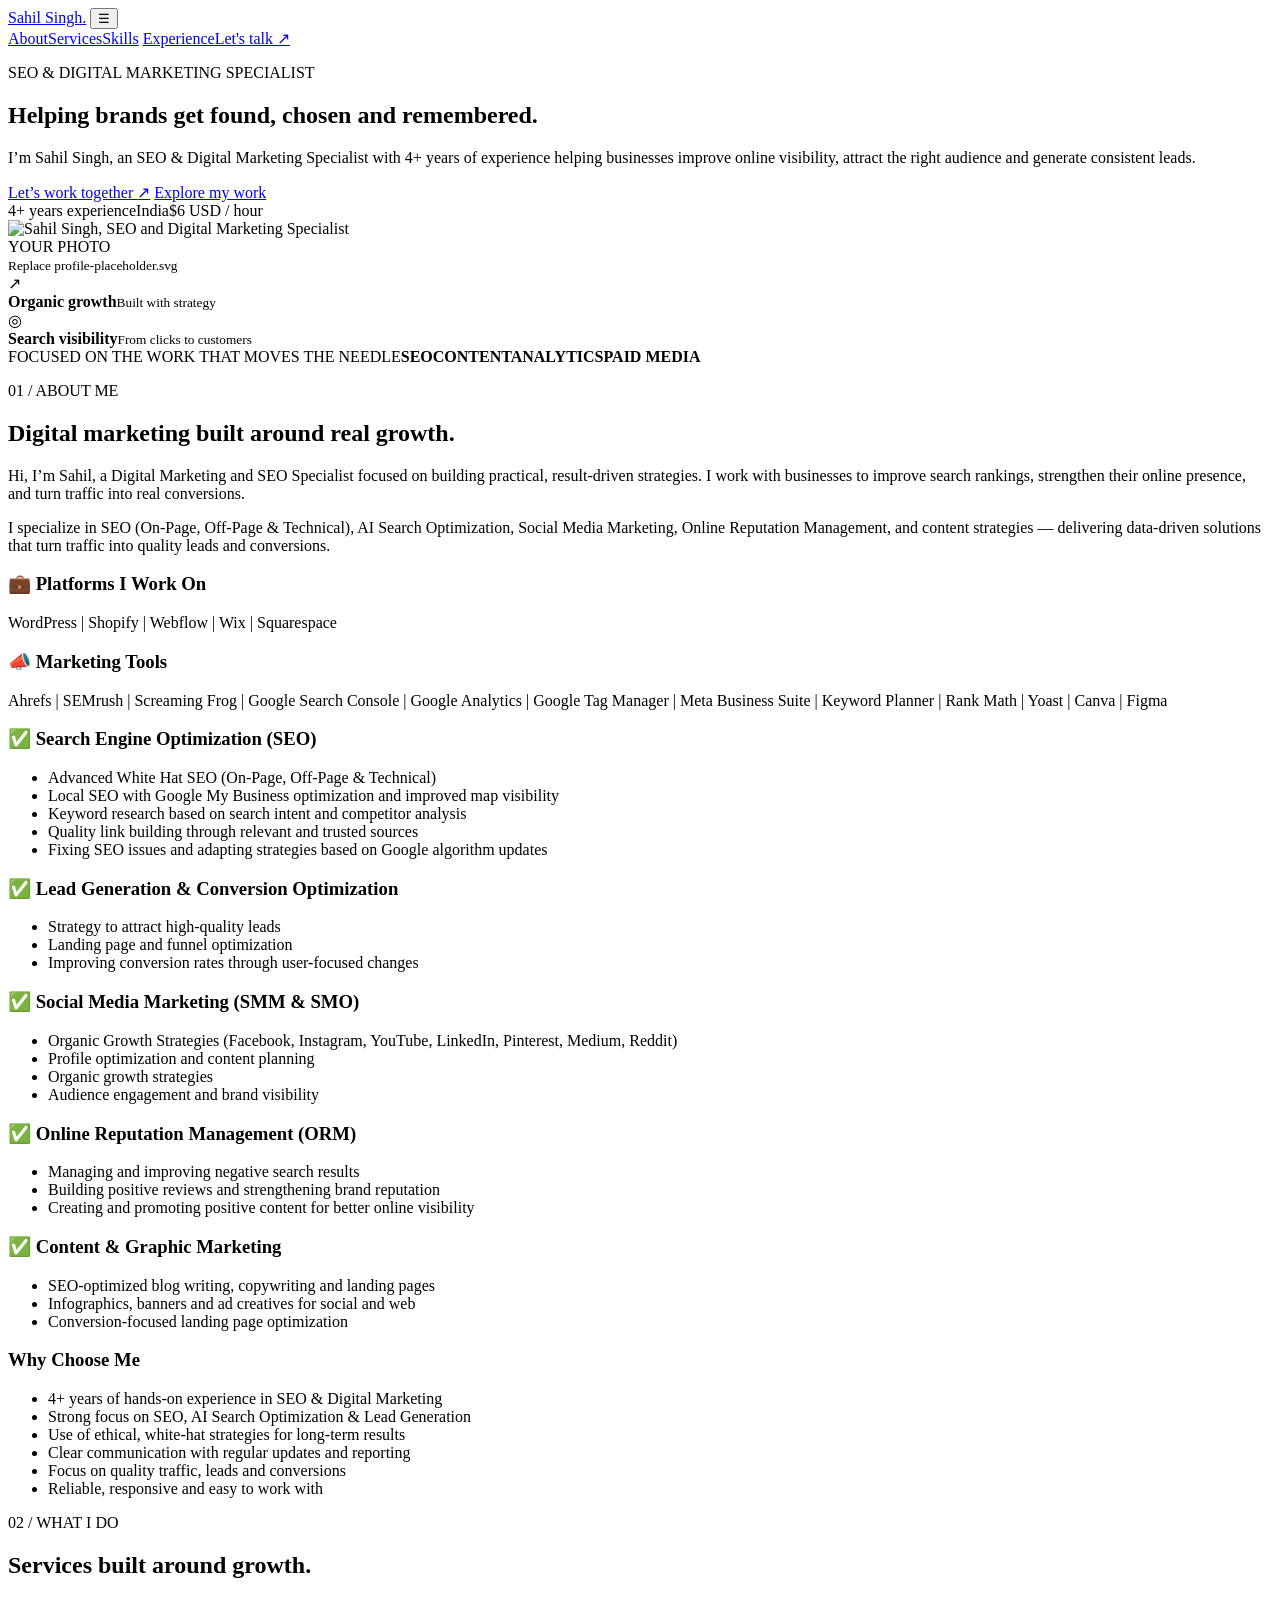
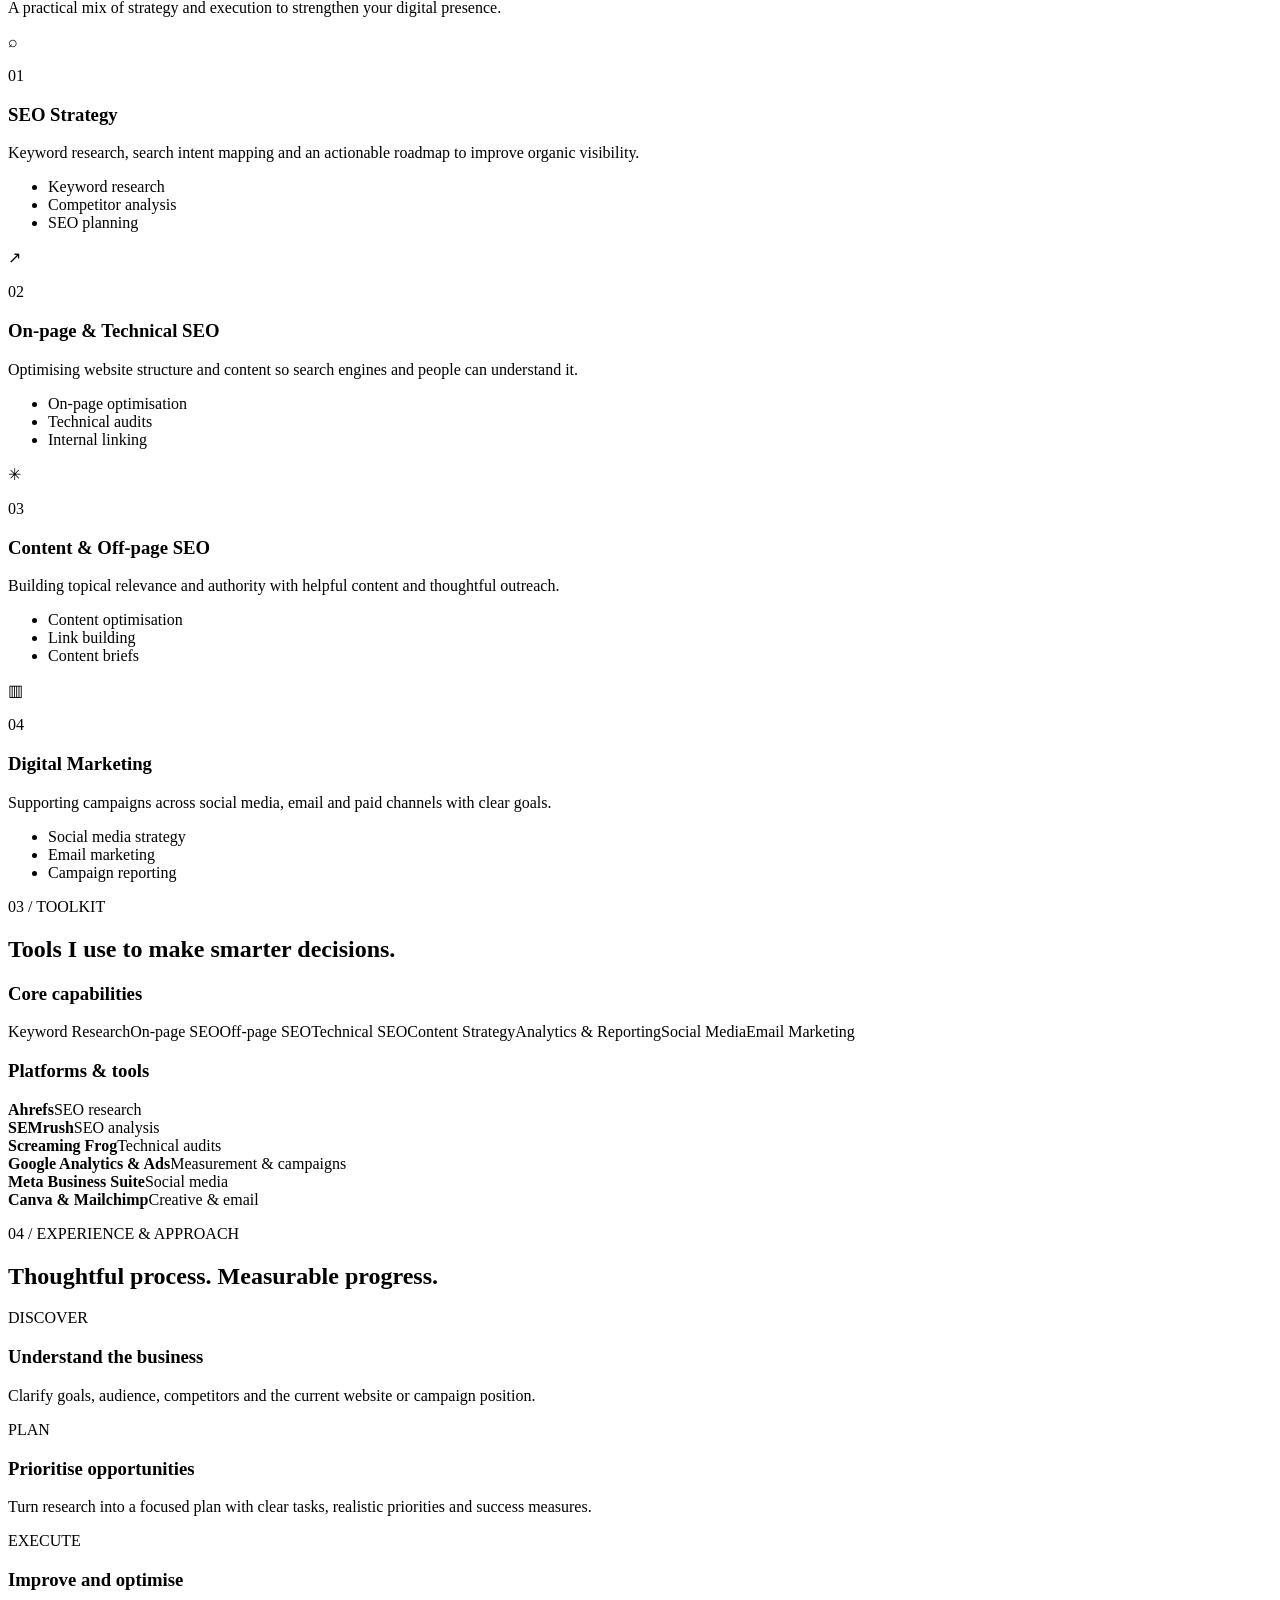
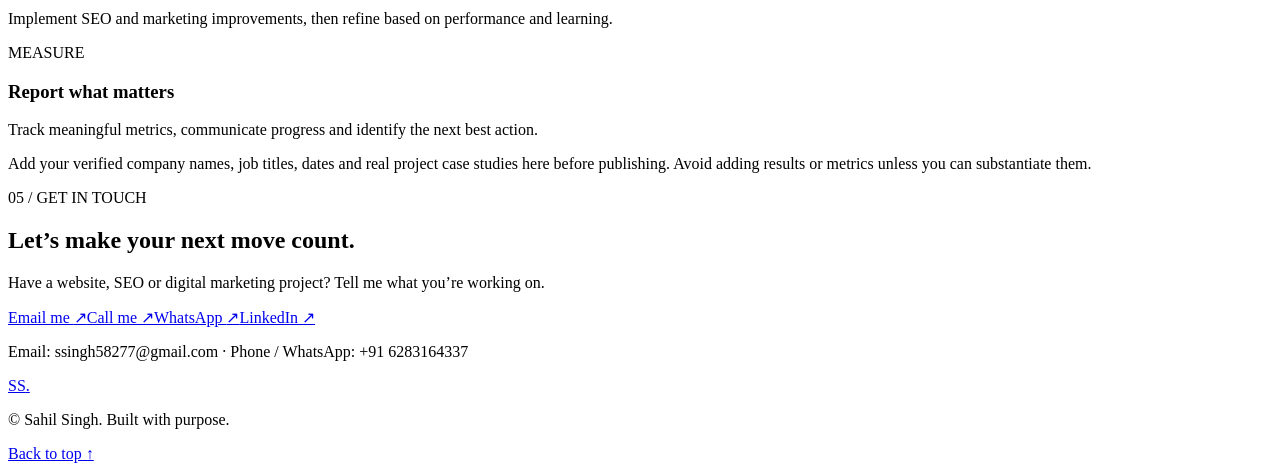
==== index.html @ 9d82d844 "Rename ..index.html to index.html" ====
<!DOCTYPE html>
<html lang="en">
<head>
  <meta charset="UTF-8">
  <meta name="viewport" content="width=device-width, initial-scale=1.0">
  <meta name="description" content="Sahil Singh is an SEO and Digital Marketing Specialist with 4+ years of experience in technical SEO, on-page SEO, off-page SEO, content and lead generation.">
  <meta name="theme-color" content="#0b1020">
  <title>Sahil Singh | SEO Expert & Digital Marketing Specialist</title>
  <link rel="preconnect" href="https://fonts.googleapis.com">
  <link rel="preconnect" href="https://fonts.gstatic.com" crossorigin>
  <link href="https://fonts.googleapis.com/css2?family=DM+Sans:wght@400;500;600;700&family=Space+Grotesk:wght@500;600;700&display=swap" rel="stylesheet">
  <link rel="stylesheet" href="style.css">
</head>
<body>
  <header class="site-header">
    <nav class="nav container" aria-label="Main navigation">
      <a class="brand" href="#home">Sahil Singh<span>.</span></a>
      <button class="menu-toggle" id="menuToggle" aria-label="Open navigation" aria-expanded="false">☰</button>
      <div class="nav-links" id="navLinks">
        <a href="#about">About</a><a href="#services">Services</a><a href="#skills">Skills</a>
        <a href="#work">Experience</a><a href="#contact" class="nav-cta">Let's talk <span>↗</span></a>
      </div>
    </nav>
  </header>

  <main>
    <section class="hero container" id="home">
      <div class="hero-copy">
        <p class="eyebrow"><span class="status-dot"></span> SEO & DIGITAL MARKETING SPECIALIST</p>
        <h1>Helping brands get found, <span>chosen</span> and remembered.</h1>
        <p class="hero-text">I’m Sahil Singh, an SEO & Digital Marketing Specialist with 4+ years of experience helping businesses improve online visibility, attract the right audience and generate consistent leads.</p>
        <div class="hero-actions">
          <a class="button button-primary" href="#contact">Let’s work together <span>↗</span></a>
          <a class="button button-ghost" href="#work">Explore my work</a>
        </div>
        <div class="hero-meta"><span>4+ years experience</span><i></i><span>India</span><i></i><span>$6 USD / hour</span></div>
      </div>
      <div class="hero-visual">
        <div class="orbit orbit-one"></div><div class="orbit orbit-two"></div>
        <div class="profile-frame">
          <img src="assets/Sahil.jpeg" alt="Sahil Singh, SEO and Digital Marketing Specialist">
          <div class="photo-note">YOUR PHOTO<br><small>Replace profile-placeholder.svg</small></div>
        </div>
        <div class="float-card card-top"><span class="mini-icon">↗</span><div><strong>Organic growth</strong><small>Built with strategy</small></div></div>
        <div class="float-card card-bottom"><span class="mini-icon">◎</span><div><strong>Search visibility</strong><small>From clicks to customers</small></div></div>
      </div>
    </section>

    <section class="trust-strip"><div class="container trust-inner"><span>FOCUSED ON THE WORK THAT MOVES THE NEEDLE</span><b>SEO</b><b>CONTENT</b><b>ANALYTICS</b><b>PAID MEDIA</b></div></section>

    <section class="section container" id="about">
      <div class="section-heading"><p class="eyebrow">01 / ABOUT ME</p><h2>Digital marketing built around <span>real growth.</span></h2></div>
      <div class="profile-content">
        <p class="about-lead">Hi, I’m Sahil, a Digital Marketing and SEO Specialist focused on building practical, result-driven strategies. I work with businesses to improve search rankings, strengthen their online presence, and turn traffic into real conversions.</p>
        <p>I specialize in SEO (On-Page, Off-Page & Technical), AI Search Optimization, Social Media Marketing, Online Reputation Management, and content strategies — delivering data-driven solutions that turn traffic into quality leads and conversions.</p>
        <div class="profile-block">
          <h3>💼 Platforms I Work On</h3>
          <p>WordPress | Shopify | Webflow | Wix | Squarespace</p>
        </div>
        <div class="profile-block">
          <h3>📣 Marketing Tools</h3>
          <p>Ahrefs | SEMrush | Screaming Frog | Google Search Console | Google Analytics | Google Tag Manager | Meta Business Suite | Keyword Planner | Rank Math | Yoast | Canva | Figma</p>
        </div>
        <div class="profile-block">
          <h3>✅ Search Engine Optimization (SEO)</h3>
          <ul>
            <li>Advanced White Hat SEO (On-Page, Off-Page & Technical)</li>
            <li>Local SEO with Google My Business optimization and improved map visibility</li>
            <li>Keyword research based on search intent and competitor analysis</li>
            <li>Quality link building through relevant and trusted sources</li>
            <li>Fixing SEO issues and adapting strategies based on Google algorithm updates</li>
          </ul>
        </div>
        <div class="profile-block">
          <h3>✅ Lead Generation & Conversion Optimization</h3>
          <ul>
            <li>Strategy to attract high-quality leads</li>
            <li>Landing page and funnel optimization</li>
            <li>Improving conversion rates through user-focused changes</li>
          </ul>
        </div>
        <div class="profile-block">
          <h3>✅ Social Media Marketing (SMM & SMO)</h3>
          <ul>
            <li>Organic Growth Strategies (Facebook, Instagram, YouTube, LinkedIn, Pinterest, Medium, Reddit)</li>
            <li>Profile optimization and content planning</li>
            <li>Organic growth strategies</li>
            <li>Audience engagement and brand visibility</li>
          </ul>
        </div>
        <div class="profile-block">
          <h3>✅ Online Reputation Management (ORM)</h3>
          <ul>
            <li>Managing and improving negative search results</li>
            <li>Building positive reviews and strengthening brand reputation</li>
            <li>Creating and promoting positive content for better online visibility</li>
          </ul>
        </div>
        <div class="profile-block">
          <h3>✅ Content & Graphic Marketing</h3>
          <ul>
            <li>SEO-optimized blog writing, copywriting and landing pages</li>
            <li>Infographics, banners and ad creatives for social and web</li>
            <li>Conversion-focused landing page optimization</li>
          </ul>
        </div>
        <div class="profile-block why-me">
          <h3>Why Choose Me</h3>
          <ul>
            <li>4+ years of hands-on experience in SEO & Digital Marketing</li>
            <li>Strong focus on SEO, AI Search Optimization & Lead Generation</li>
            <li>Use of ethical, white-hat strategies for long-term results</li>
            <li>Clear communication with regular updates and reporting</li>
            <li>Focus on quality traffic, leads and conversions</li>
            <li>Reliable, responsive and easy to work with</li>
          </ul>
        </div>
      </div>
    </section>

    <section class="section section-tint" id="services">
      <div class="container">
        <div class="section-heading"><p class="eyebrow">02 / WHAT I DO</p><h2>Services built around <span>growth.</span></h2><p class="section-intro">A practical mix of strategy and execution to strengthen your digital presence.</p></div>
        <div class="service-grid">
          <article class="service-card"><div class="service-icon">⌕</div><p class="card-index">01</p><h3>SEO Strategy</h3><p>Keyword research, search intent mapping and an actionable roadmap to improve organic visibility.</p><ul><li>Keyword research</li><li>Competitor analysis</li><li>SEO planning</li></ul></article>
          <article class="service-card"><div class="service-icon">↗</div><p class="card-index">02</p><h3>On-page & Technical SEO</h3><p>Optimising website structure and content so search engines and people can understand it.</p><ul><li>On-page optimisation</li><li>Technical audits</li><li>Internal linking</li></ul></article>
          <article class="service-card"><div class="service-icon">✳</div><p class="card-index">03</p><h3>Content & Off-page SEO</h3><p>Building topical relevance and authority with helpful content and thoughtful outreach.</p><ul><li>Content optimisation</li><li>Link building</li><li>Content briefs</li></ul></article>
          <article class="service-card"><div class="service-icon">▥</div><p class="card-index">04</p><h3>Digital Marketing</h3><p>Supporting campaigns across social media, email and paid channels with clear goals.</p><ul><li>Social media strategy</li><li>Email marketing</li><li>Campaign reporting</li></ul></article>
        </div>
      </div>
    </section>

    <section class="section container" id="skills">
      <div class="section-heading"><p class="eyebrow">03 / TOOLKIT</p><h2>Tools I use to make <span>smarter decisions.</span></h2></div>
      <div class="skills-layout">
        <div><h3>Core capabilities</h3><div class="skill-pills"><span>Keyword Research</span><span>On-page SEO</span><span>Off-page SEO</span><span>Technical SEO</span><span>Content Strategy</span><span>Analytics & Reporting</span><span>Social Media</span><span>Email Marketing</span></div></div>
        <div><h3>Platforms & tools</h3><div class="tool-list"><div><b>Ahrefs</b><span>SEO research</span></div><div><b>SEMrush</b><span>SEO analysis</span></div><div><b>Screaming Frog</b><span>Technical audits</span></div><div><b>Google Analytics & Ads</b><span>Measurement & campaigns</span></div><div><b>Meta Business Suite</b><span>Social media</span></div><div><b>Canva & Mailchimp</b><span>Creative & email</span></div></div></div>
      </div>
    </section>

    <section class="section section-tint" id="work">
      <div class="container">
        <div class="section-heading"><p class="eyebrow">04 / EXPERIENCE & APPROACH</p><h2>Thoughtful process. <span>Measurable progress.</span></h2></div>
        <div class="timeline">
          <div class="timeline-item"><span class="timeline-dot"></span><p class="timeline-label">DISCOVER</p><div><h3>Understand the business</h3><p>Clarify goals, audience, competitors and the current website or campaign position.</p></div></div>
          <div class="timeline-item"><span class="timeline-dot"></span><p class="timeline-label">PLAN</p><div><h3>Prioritise opportunities</h3><p>Turn research into a focused plan with clear tasks, realistic priorities and success measures.</p></div></div>
          <div class="timeline-item"><span class="timeline-dot"></span><p class="timeline-label">EXECUTE</p><div><h3>Improve and optimise</h3><p>Implement SEO and marketing improvements, then refine based on performance and learning.</p></div></div>
          <div class="timeline-item"><span class="timeline-dot"></span><p class="timeline-label">MEASURE</p><div><h3>Report what matters</h3><p>Track meaningful metrics, communicate progress and identify the next best action.</p></div></div>
        </div>
        <p class="notice">Add your verified company names, job titles, dates and real project case studies here before publishing. Avoid adding results or metrics unless you can substantiate them.</p>
      </div>
    </section>

    <section class="contact-section container" id="contact">
      <p class="eyebrow">05 / GET IN TOUCH</p><h2>Let’s make your next move <span>count.</span></h2>
      <p>Have a website, SEO or digital marketing project? Tell me what you’re working on.</p>
      <div class="contact-actions"><a class="button button-primary" href="mailto:ssingh58277@gmail.com">Email me <span>↗</span></a><a class="button button-ghost" href="tel:+916283164337">Call me <span>↗</span></a><a class="button button-ghost" href="https://wa.me/916283164337" target="_blank" rel="noreferrer">WhatsApp <span>↗</span></a><a class="button button-ghost" href="https://www.linkedin.com/in/sahil-singh-b0086a233" target="_blank" rel="noreferrer">LinkedIn <span>↗</span></a></div>
      <p class="contact-note">Email: ssingh58277@gmail.com · Phone / WhatsApp: +91 6283164337</p>
    </section>
  </main>
  <footer><div class="container footer-inner"><a class="brand" href="#home">SS<span>.</span></a><p>© <span id="year"></span> Sahil Singh. Built with purpose.</p><a href="#home">Back to top ↑</a></div></footer>
  <script src="script.js"></script>
</body>
</html>
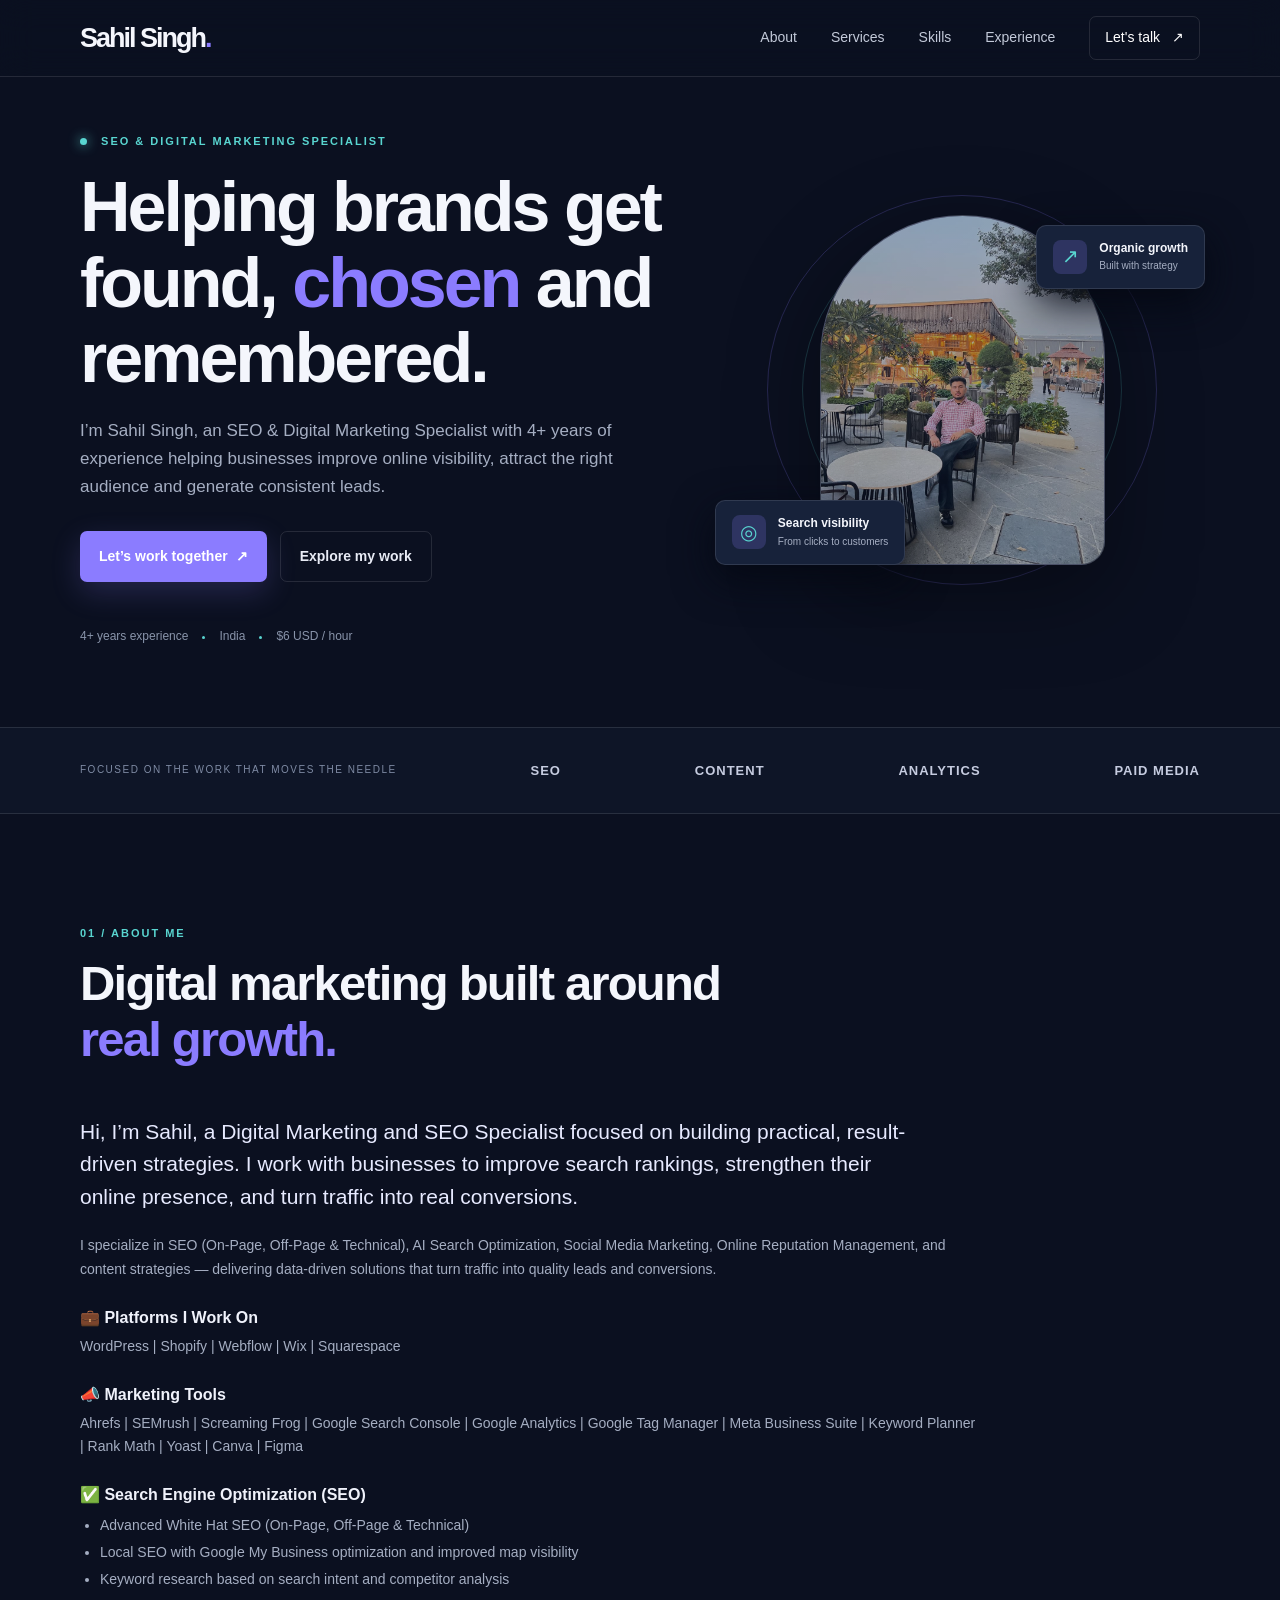
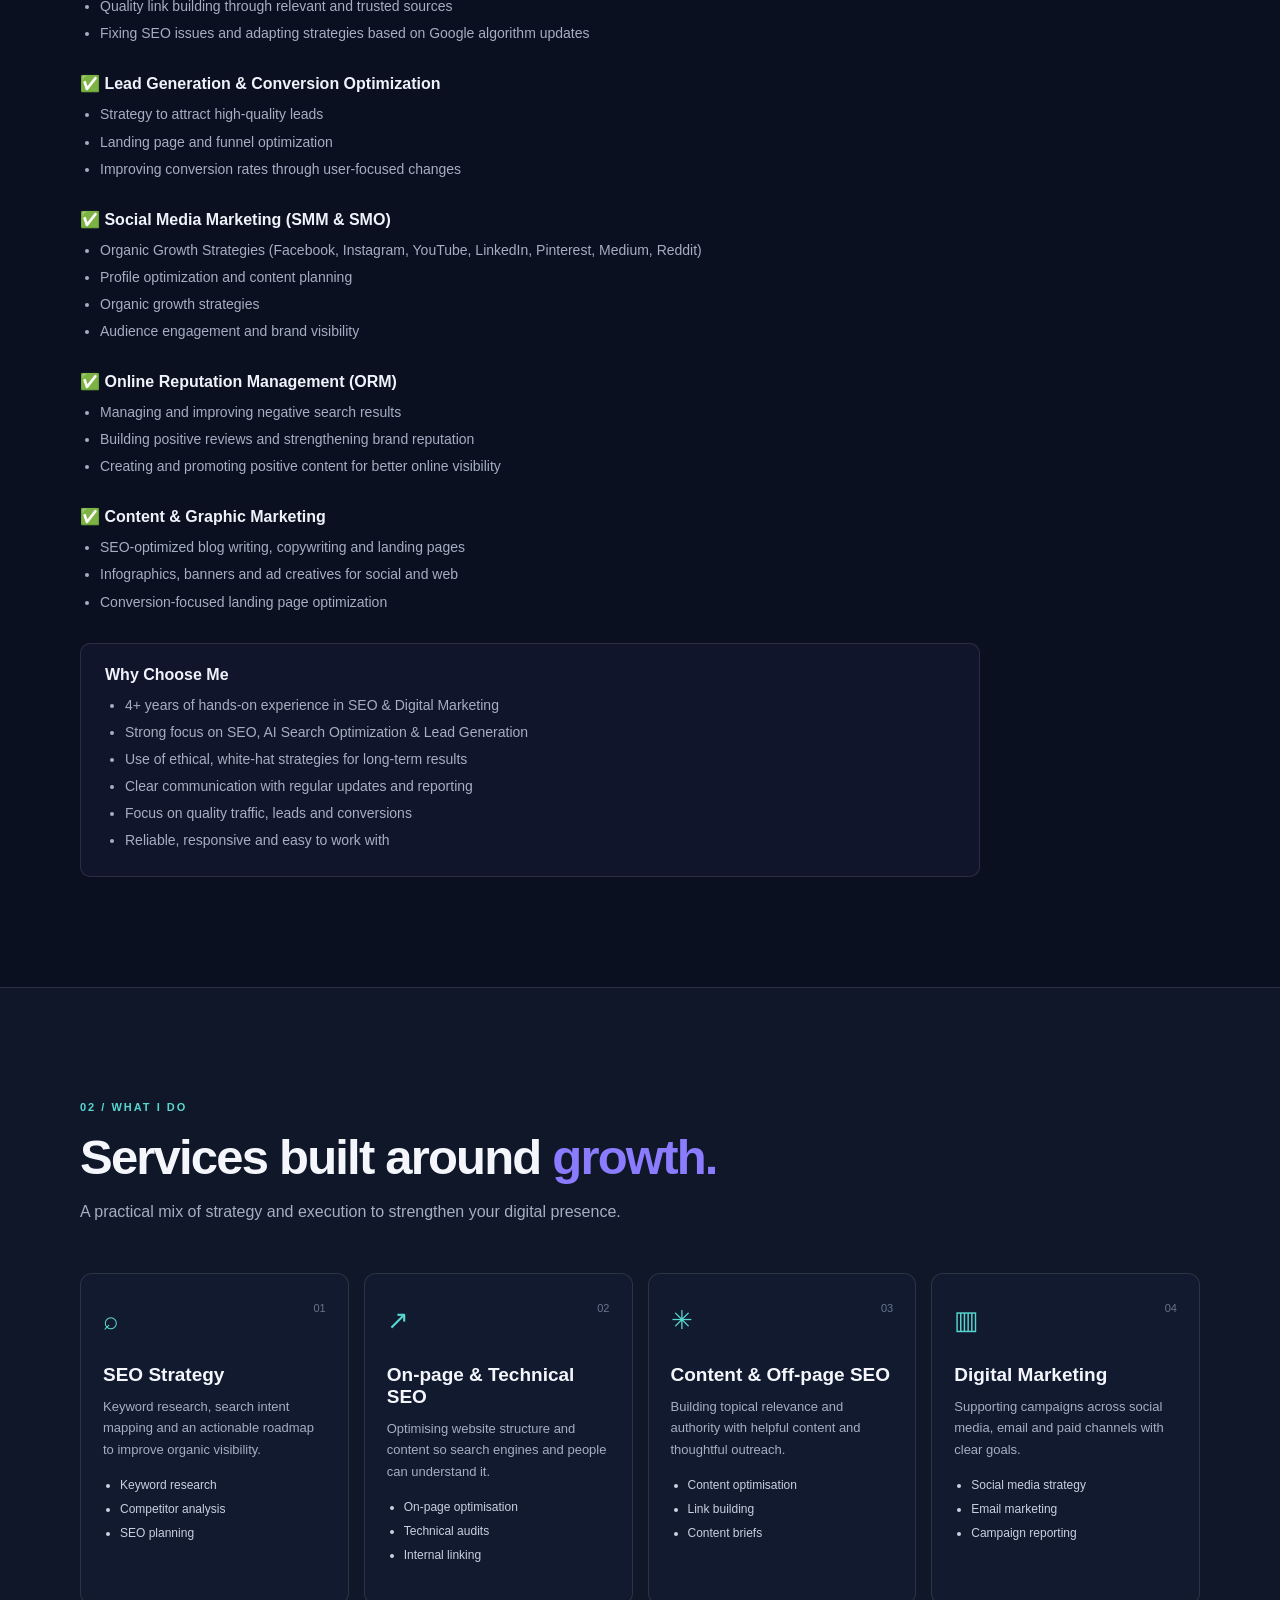
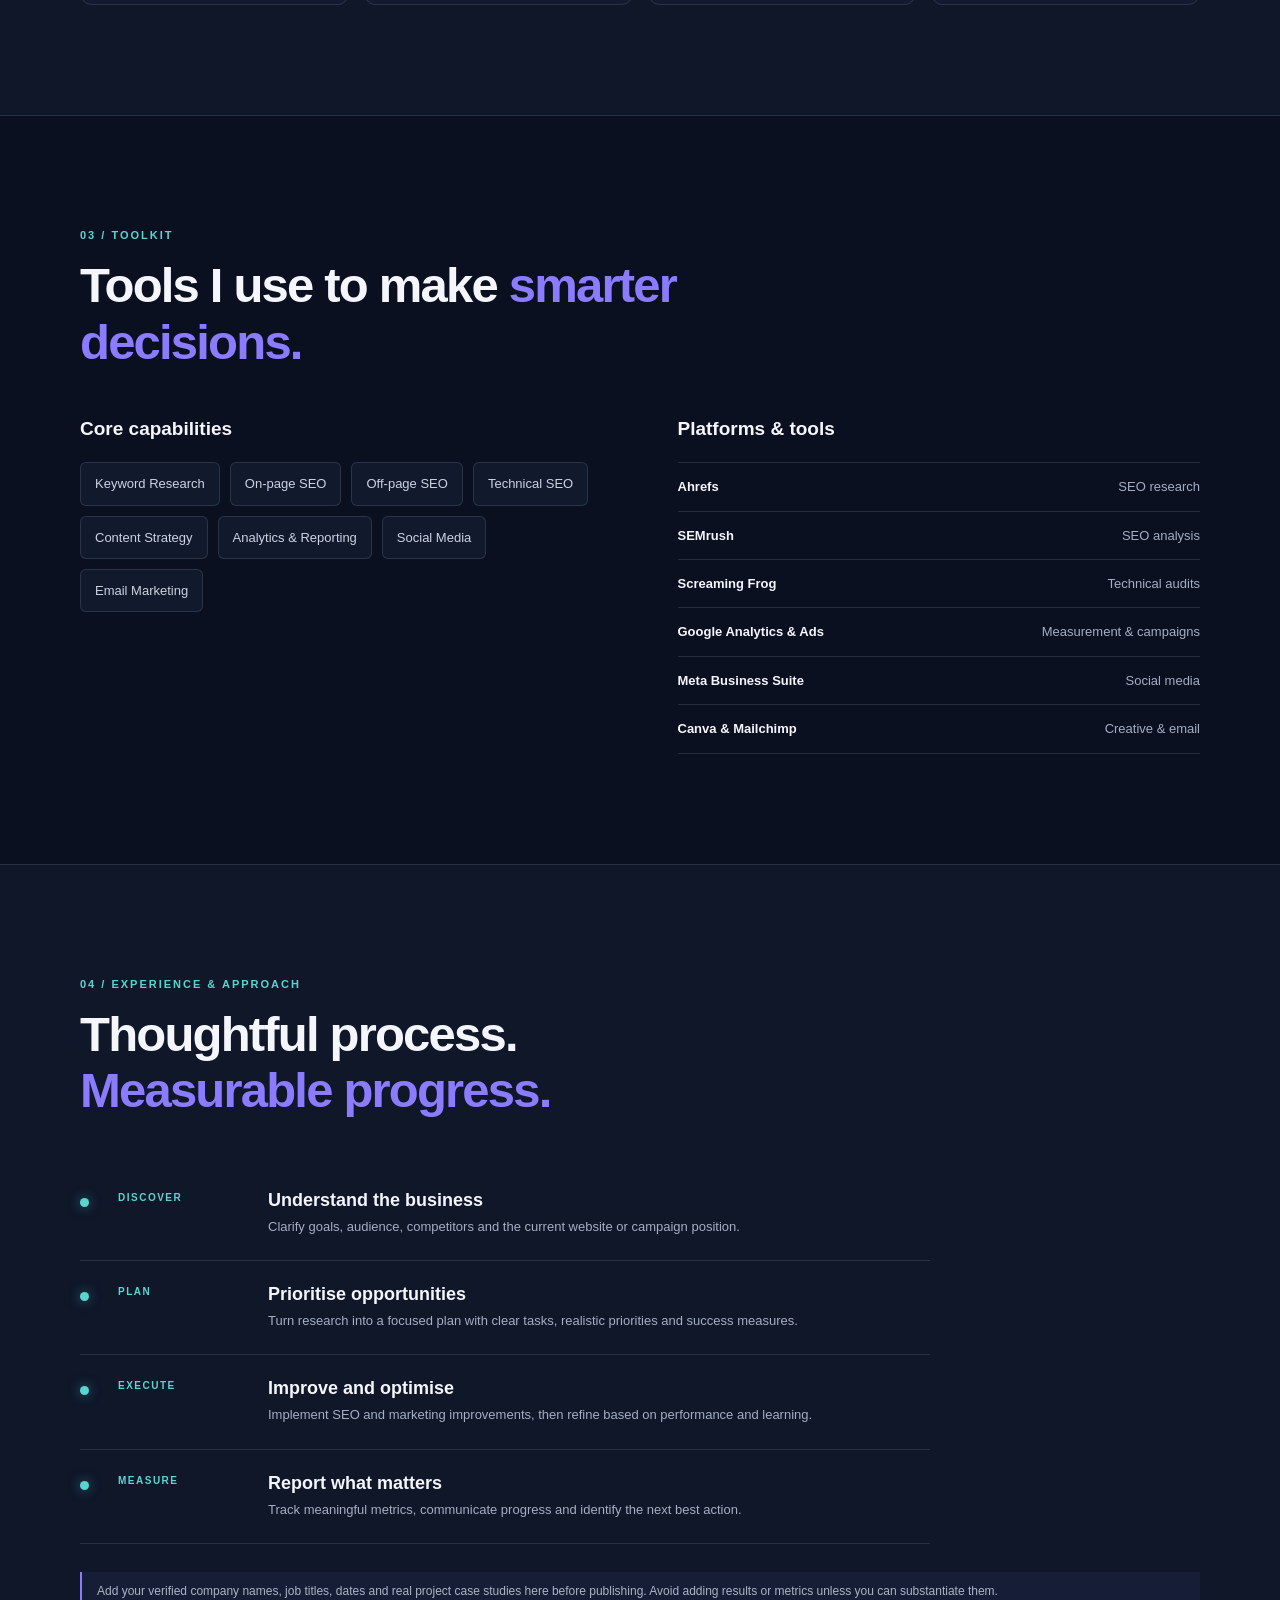
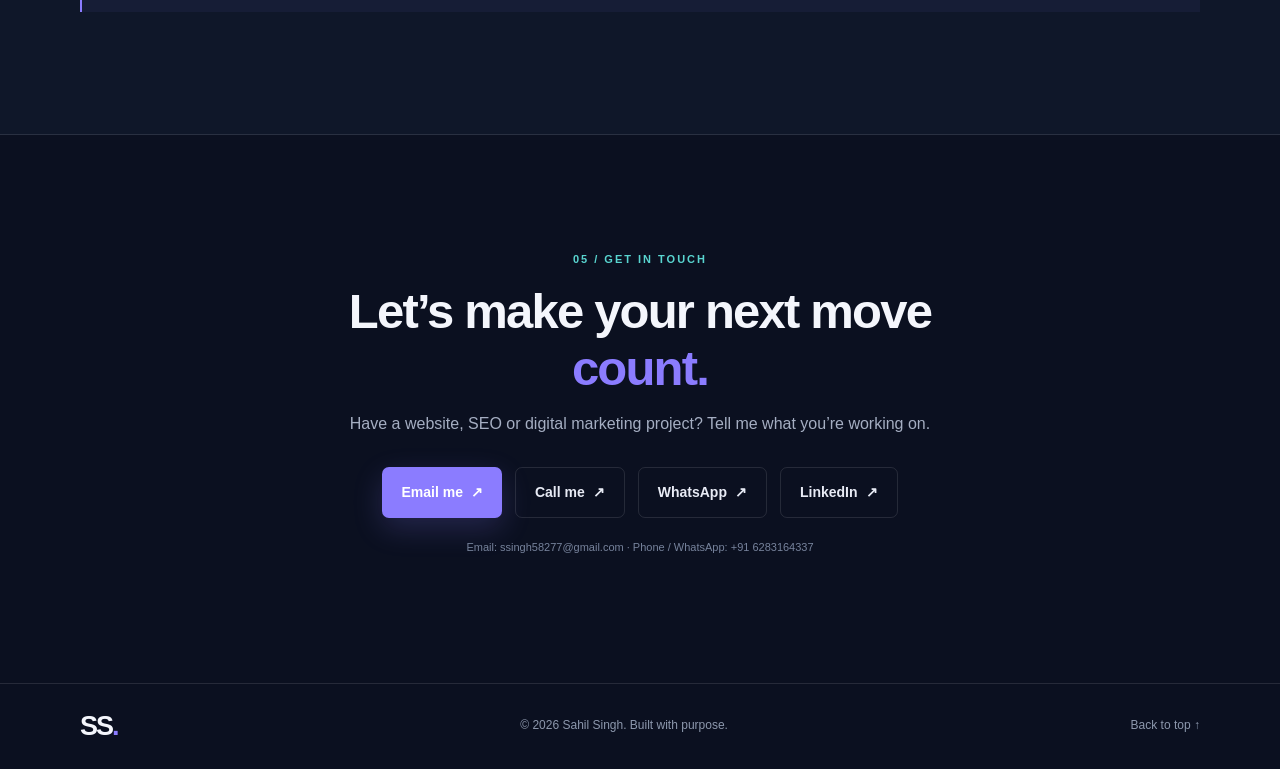
==== commit 1b15baf7: "Update index.html" ====
--- a/index.html
+++ b/index.html
@@ -39,7 +39,6 @@
         <div class="orbit orbit-one"></div><div class="orbit orbit-two"></div>
         <div class="profile-frame">
           <img src="assets/Sahil.jpeg" alt="Sahil Singh, SEO and Digital Marketing Specialist">
-          <div class="photo-note">YOUR PHOTO<br><small>Replace profile-placeholder.svg</small></div>
         </div>
         <div class="float-card card-top"><span class="mini-icon">↗</span><div><strong>Organic growth</strong><small>Built with strategy</small></div></div>
         <div class="float-card card-bottom"><span class="mini-icon">◎</span><div><strong>Search visibility</strong><small>From clicks to customers</small></div></div>
--- a/style.css
+++ b/style.css
@@ -0,0 +1,23 @@
+ :root{--bg:#0b1020;--panel:#111a2e;--panel2:#0f1729;--text:#f4f6fc;--muted:#a5aec2;--accent:#8b7cff;--cyan:#59d5d0;--line:rgba(255,255,255,.11);--font:'DM Sans',sans-serif;--display:'Space Grotesk',sans-serif}
+*{box-sizing:border-box}html{scroll-behavior:smooth;scroll-padding-top:90px}body{margin:0;background:var(--bg);color:var(--text);font-family:var(--font);line-height:1.65}a{color:inherit;text-decoration:none}.container{width:min(1120px,calc(100% - 48px));margin:auto}.site-header{position:sticky;top:0;z-index:10;background:rgba(11,16,32,.88);backdrop-filter:blur(16px);border-bottom:1px solid var(--line)}.nav{height:76px;display:flex;align-items:center;justify-content:space-between}.brand{font:700 27px var(--display);letter-spacing:-2px}.brand span,.hero h1 span,.section-heading h2 span,.contact-section h2 span{color:var(--accent)}.nav-links{display:flex;align-items:center;gap:34px;color:#c3cad9;font-size:14px}.nav-links a:hover,.text-link:hover{color:var(--cyan)}.nav-cta{border:1px solid var(--line);padding:9px 15px;border-radius:7px;color:white}.nav-cta span,.button span{margin-left:8px}.menu-toggle{display:none;background:none;border:0;color:white;font-size:25px}
+.hero{min-height:650px;display:grid;grid-template-columns:1.12fr .88fr;align-items:center;gap:40px;padding-top:55px;padding-bottom:80px}.eyebrow{font-size:11px;letter-spacing:2px;font-weight:700;color:var(--cyan)}.status-dot{display:inline-block;width:7px;height:7px;border-radius:50%;background:var(--cyan);margin-right:9px;box-shadow:0 0 12px var(--cyan)}h1,h2,h3,p{margin-top:0}.hero h1{font:600 clamp(44px,6vw,70px)/1.08 var(--display);letter-spacing:-3px;margin:20px 0}.hero-text{font-size:17px;color:var(--muted);max-width:570px}.hero-actions,.contact-actions{display:flex;gap:13px;flex-wrap:wrap;margin-top:30px}.button{display:inline-flex;align-items:center;justify-content:center;padding:13px 19px;border-radius:7px;font-weight:700;font-size:14px;transition:.2s}.button:hover{transform:translateY(-2px)}.button-primary{background:var(--accent);color:white;box-shadow:0 10px 30px rgba(139,124,255,.2)}.button-ghost{border:1px solid var(--line);color:#e8ebf5}.hero-meta{display:flex;gap:14px;align-items:center;margin-top:45px;color:#8994aa;font-size:12px}.hero-meta i{width:3px;height:3px;background:var(--cyan);border-radius:50%}
+.hero-visual{height:460px;position:relative;display:grid;place-items:center}.orbit{position:absolute;border:1px solid rgba(139,124,255,.22);border-radius:50%;width:390px;height:390px}.orbit-two{width:320px;height:320px;border-color:rgba(89,213,208,.2)}.profile-frame{position:relative;width:285px;height:350px;border-radius:145px 145px 24px 24px;overflow:hidden;border:1px solid rgba(255,255,255,.2);background:linear-gradient(145deg,#242b4b,#10182a);box-shadow:0 25px 90px rgba(0,0,0,.4)}.profile-frame img{width:100%;height:100%;object-fit:cover;opacity:.62}.photo-note{position:absolute;bottom:25px;left:0;right:0;text-align:center;font:700 13px var(--display);letter-spacing:2px;color:white;text-shadow:0 2px 8px #000}.photo-note small{font:400 10px var(--font);letter-spacing:0;color:#d1d6e5}.float-card{position:absolute;display:flex;gap:12px;align-items:center;background:#17223a;border:1px solid var(--line);padding:13px 16px;border-radius:10px;box-shadow:0 14px 40px #050914}.float-card strong,.float-card small{display:block}.float-card strong{font-size:12px}.float-card small{font-size:10px;color:var(--muted)}.card-top{top:65px;right:-5px}.card-bottom{bottom:55px;left:-10px}.mini-icon{display:grid;place-items:center;width:34px;height:34px;border-radius:8px;background:rgba(139,124,255,.2);color:var(--cyan);font-size:20px}
+.trust-strip{border-block:1px solid var(--line);background:#0e1527}.trust-inner{min-height:85px;display:flex;align-items:center;justify-content:space-between;gap:20px;flex-wrap:wrap}.trust-inner span{font-size:10px;letter-spacing:1.5px;color:#7f8ba4}.trust-inner b{font:600 13px var(--display);color:#c6cce0;letter-spacing:1px}
+.section{padding-top:110px;padding-bottom:110px}.section-heading{max-width:690px;margin-bottom:48px}.section-heading h2,.contact-section h2{font:600 clamp(34px,4vw,49px)/1.15 var(--display);letter-spacing:-1.8px;margin:13px 0}.section-intro{color:var(--muted);max-width:550px}.about-grid{display:grid;grid-template-columns:1fr 1fr;gap:80px}.about-lead{font:500 27px/1.4 var(--display);color:#e7eaff}.about-detail{color:var(--muted);font-size:15px}.text-link{display:inline-block;color:var(--cyan);font-weight:700;margin-top:10px}
+.section-tint{background:var(--panel2);border-block:1px solid var(--line)}.service-grid{display:grid;grid-template-columns:repeat(4,1fr);gap:15px}.service-card{position:relative;padding:25px 22px;background:var(--panel);border:1px solid var(--line);border-radius:12px;min-height:330px;transition:.25s}.service-card:hover{transform:translateY(-5px);border-color:rgba(139,124,255,.6)}.service-icon{font-size:26px;color:var(--cyan)}.card-index{position:absolute;right:22px;top:25px;color:#68748e;font-size:11px}.service-card h3{font:600 19px var(--display);margin:22px 0 10px}.service-card p:not(.card-index){font-size:13px;color:var(--muted)}.service-card ul{padding-left:17px;color:#c9d0e1;font-size:12px;line-height:2}
+.skills-layout{display:grid;grid-template-columns:1fr 1fr;gap:75px}.skills-layout h3{font:600 19px var(--display);margin-bottom:22px}.skill-pills{display:flex;gap:10px;flex-wrap:wrap}.skill-pills span{padding:10px 14px;border:1px solid var(--line);border-radius:6px;background:#111a2d;color:#cbd2e2;font-size:13px}.tool-list{border-top:1px solid var(--line)}.tool-list div{display:flex;justify-content:space-between;gap:12px;padding:13px 0;border-bottom:1px solid var(--line);font-size:13px}.tool-list span{color:var(--muted)}
+.timeline{max-width:850px}.timeline-item{display:grid;grid-template-columns:18px 130px 1fr;gap:20px;padding:23px 0;border-bottom:1px solid var(--line);position:relative}.timeline-dot{width:9px;height:9px;border-radius:50%;background:var(--cyan);margin-top:8px;box-shadow:0 0 12px rgba(89,213,208,.5)}.timeline-label{font-size:10px;letter-spacing:1.5px;color:var(--cyan);font-weight:700}.timeline-item h3{font:600 18px var(--display);margin-bottom:5px}.timeline-item p:last-child{color:var(--muted);font-size:13px;margin-bottom:0}.notice{margin-top:28px;color:#aab4c8;font-size:12px;border-left:2px solid var(--accent);padding:10px 15px;background:rgba(139,124,255,.06)}
+.contact-section{padding-top:115px;padding-bottom:115px;text-align:center}.contact-section h2{max-width:700px;margin:15px auto}.contact-section>p:not(.eyebrow):not(.contact-note){color:var(--muted)}.contact-actions{justify-content:center}.contact-note{font-size:11px;color:#77839c;margin-top:20px}footer{border-top:1px solid var(--line)}.footer-inner{min-height:85px;display:flex;align-items:center;justify-content:space-between;gap:20px}.footer-inner p,.footer-inner>a:last-child{font-size:12px;color:#8d98ad;margin:0}
+@media(max-width:900px){.service-grid{grid-template-columns:repeat(2,1fr)}.hero{gap:10px}.card-top{right:0}.about-grid{gap:35px}}
+@media(max-width:680px){.container{width:min(100% - 34px,1120px)}.nav{height:66px}.menu-toggle{display:block}.nav-links{display:none;position:absolute;top:66px;left:0;right:0;padding:20px 24px 25px;background:#10182a;border-bottom:1px solid var(--line);flex-direction:column;align-items:flex-start;gap:18px}.nav-links.open{display:flex}.hero{grid-template-columns:1fr;padding-top:65px;padding-bottom:45px}.hero h1{font-size:47px;letter-spacing:-2px}.hero-visual{height:400px;margin-top:20px}.profile-frame{width:245px;height:310px}.orbit{width:330px;height:330px}.orbit-two{width:270px;height:270px}.card-top{top:45px;right:-3px}.card-bottom{bottom:35px;left:-2px}.trust-inner{padding:20px 0;justify-content:center}.trust-inner span{width:100%;text-align:center}.section{padding-top:75px;padding-bottom:75px}.about-grid,.skills-layout{grid-template-columns:1fr;gap:25px}.service-grid{grid-template-columns:1fr}.service-card{min-height:auto}.timeline-item{grid-template-columns:14px 85px 1fr;gap:12px}.timeline-item h3{font-size:16px}.footer-inner{padding:20px 0;flex-wrap:wrap}.footer-inner p{order:3;width:100%}}
+
+/* Detailed profile content added from Sahil's supplied profile screenshot */
+.profile-content{max-width:900px;color:var(--muted);font-size:14px}
+.profile-content>.about-lead{font:500 21px/1.55 var(--display);color:#e7eaff;max-width:850px}
+.profile-block{margin-top:27px}
+.profile-block h3{font:600 16px var(--display);color:#f0f2fb;margin-bottom:8px}
+.profile-block p{margin-bottom:0}
+.profile-block ul{margin:7px 0 0;padding-left:20px}
+.profile-block li{padding:2px 0}
+.why-me{padding:22px 24px;border:1px solid var(--line);border-radius:10px;background:rgba(139,124,255,.05)}
+@media(max-width:680px){.profile-content>.about-lead{font-size:18px}.profile-block{margin-top:23px}}
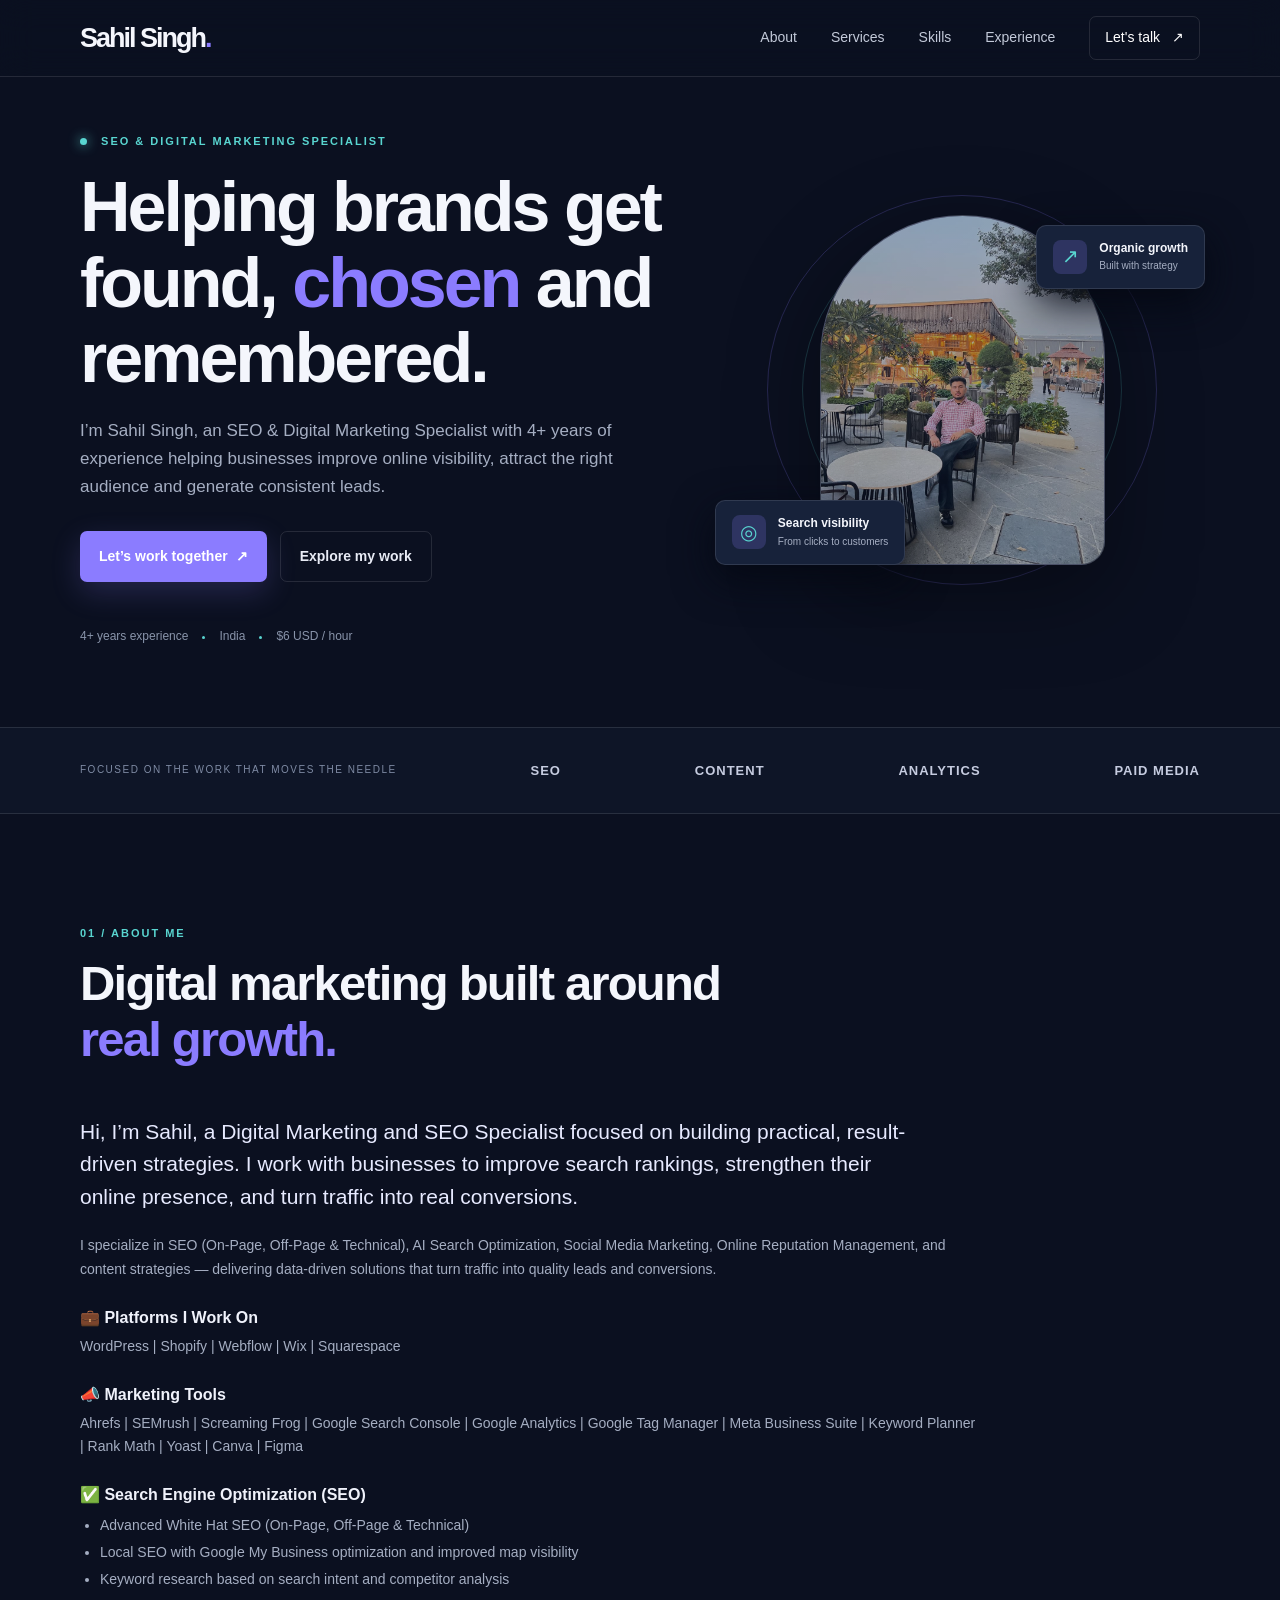
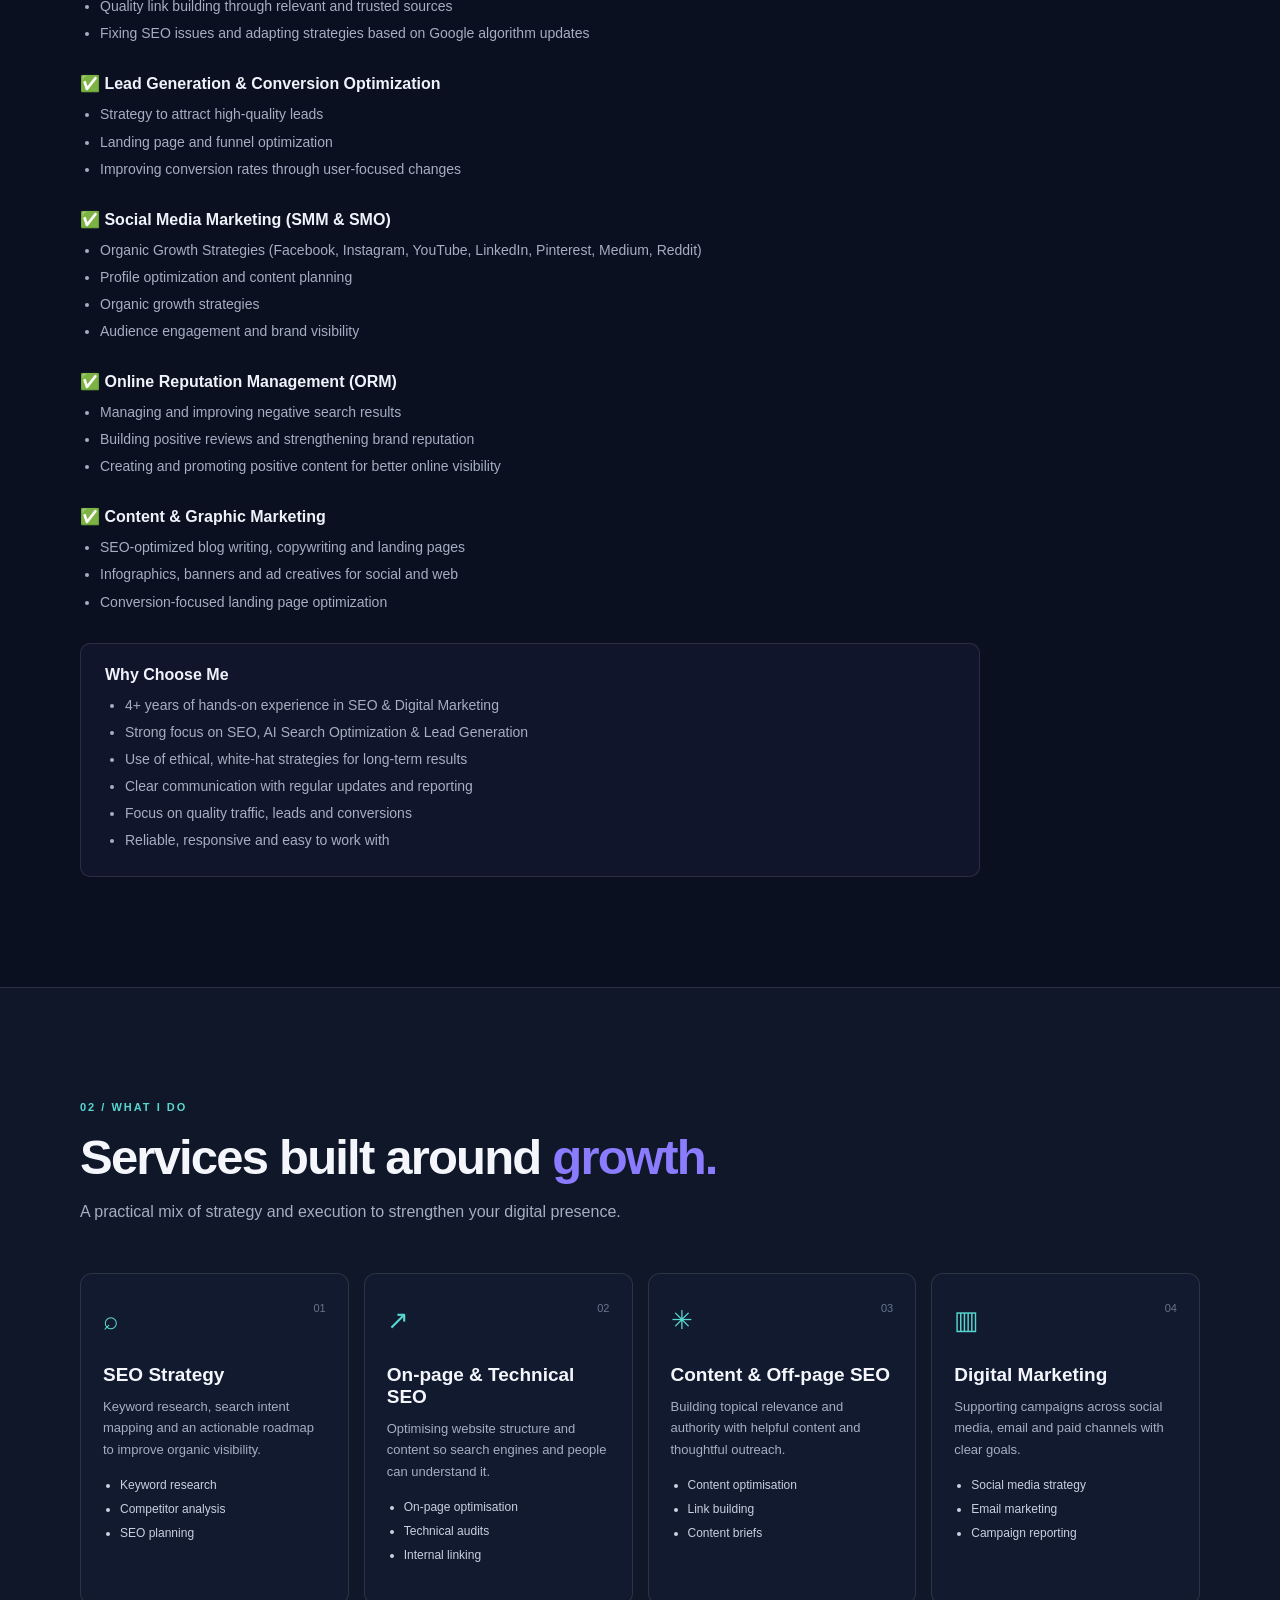
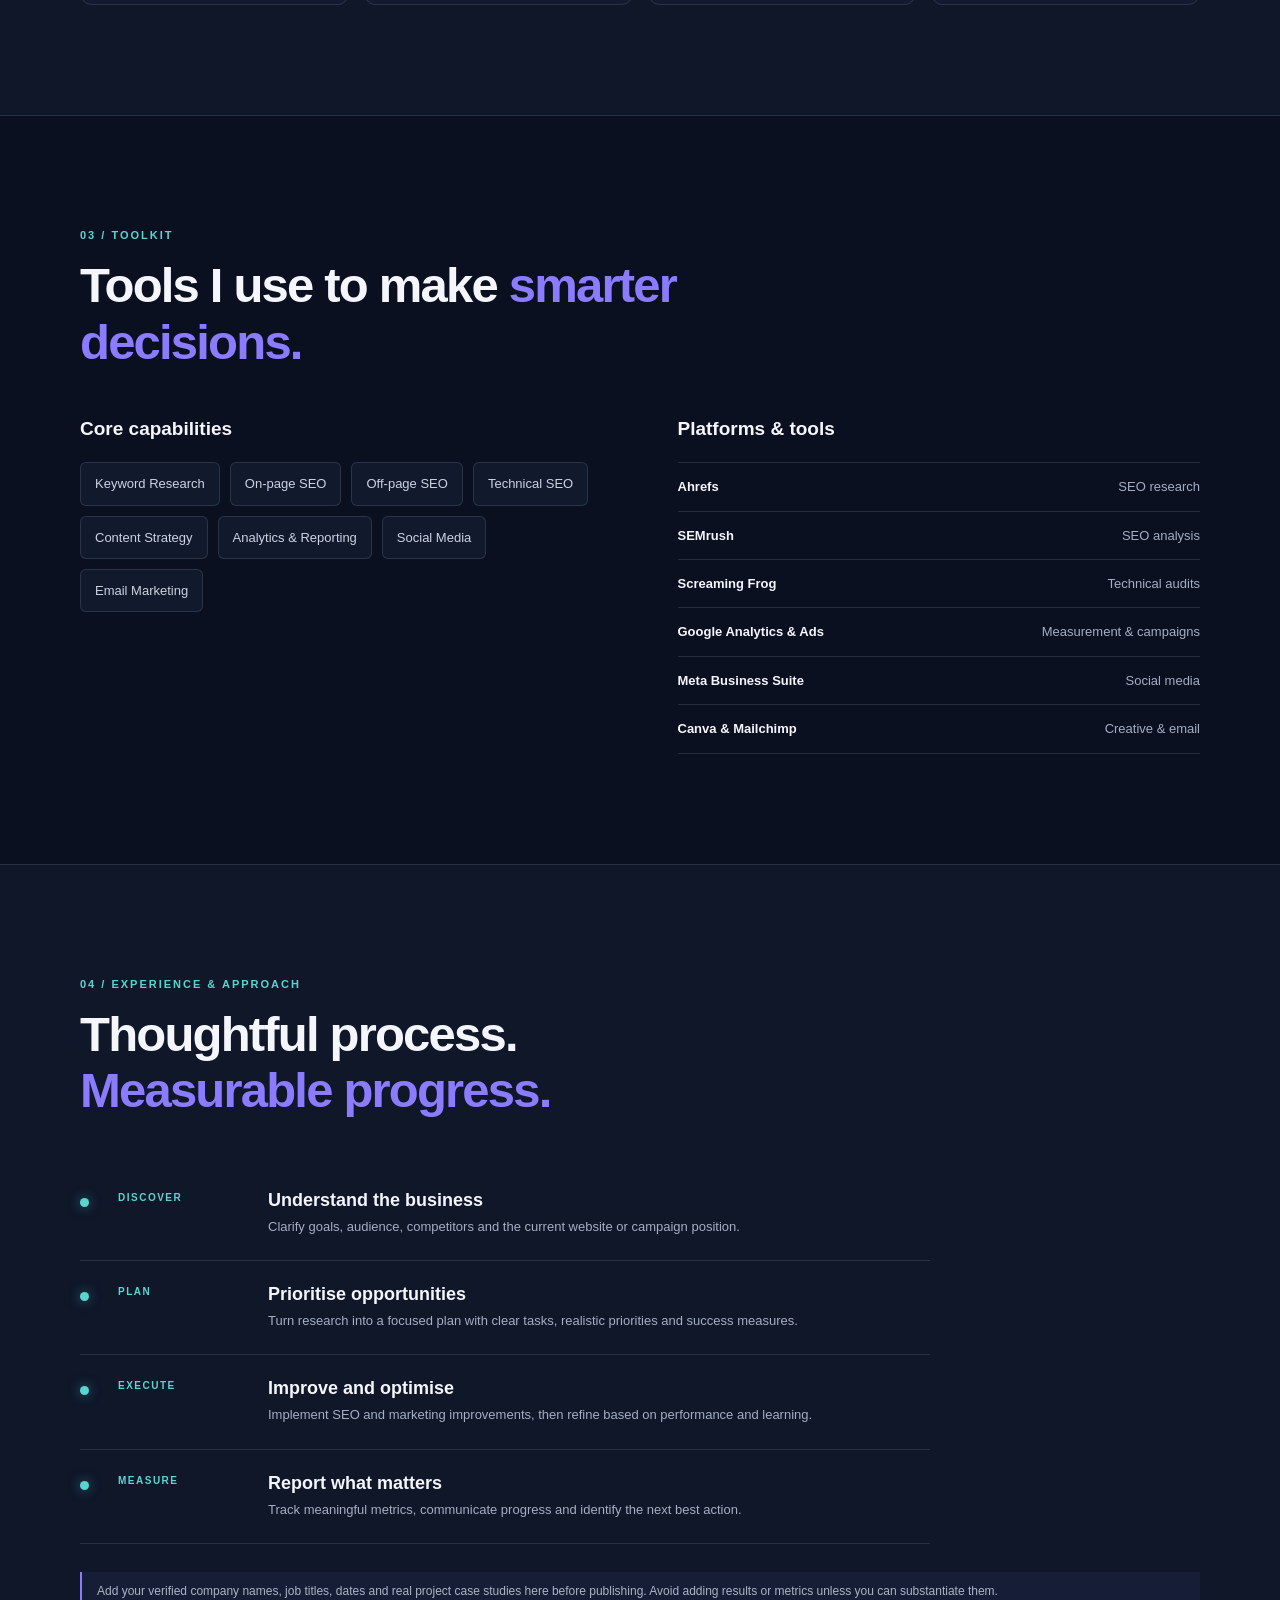
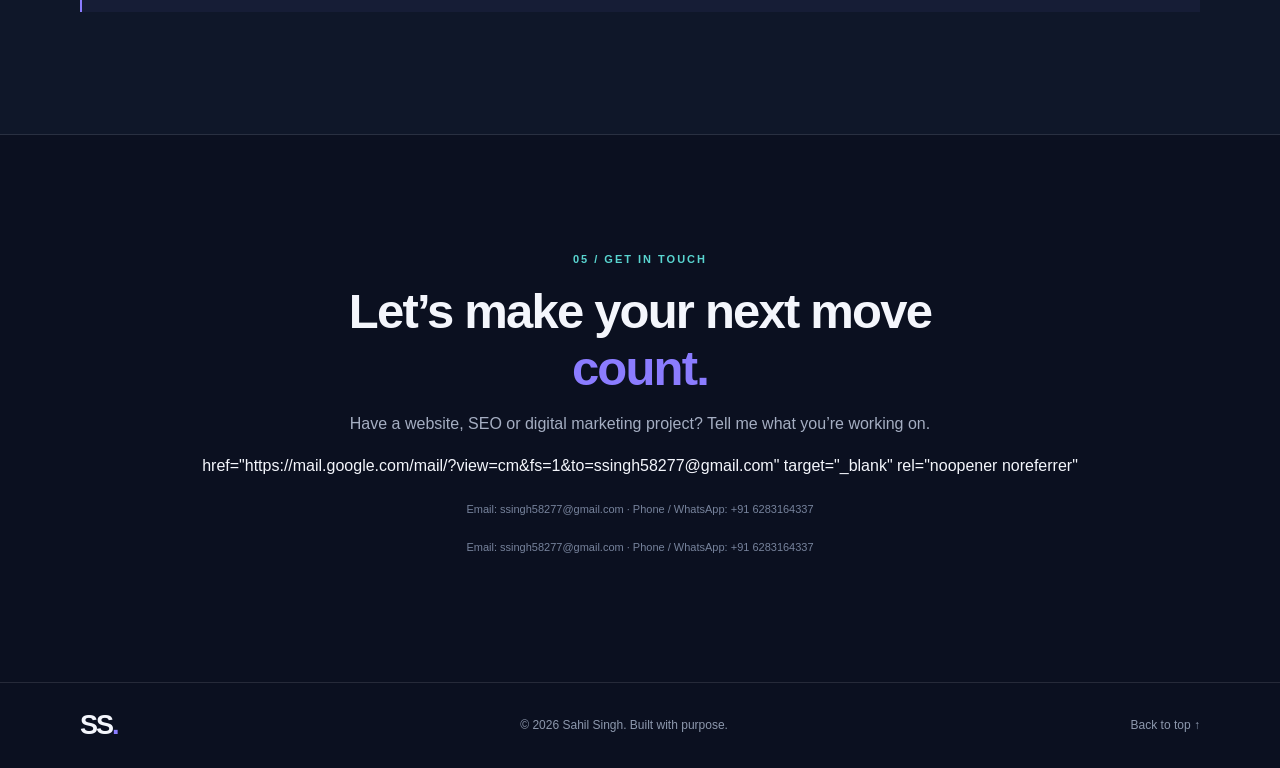
==== commit 000bba8d: "Update index.html" ====
--- a/index.html
+++ b/index.html
@@ -153,7 +153,7 @@
     <section class="contact-section container" id="contact">
       <p class="eyebrow">05 / GET IN TOUCH</p><h2>Let’s make your next move <span>count.</span></h2>
       <p>Have a website, SEO or digital marketing project? Tell me what you’re working on.</p>
-      <div class="contact-actions"><a class="button button-primary" href="mailto:ssingh58277@gmail.com">Email me <span>↗</span></a><a class="button button-ghost" href="tel:+916283164337">Call me <span>↗</span></a><a class="button button-ghost" href="https://wa.me/916283164337" target="_blank" rel="noreferrer">WhatsApp <span>↗</span></a><a class="button button-ghost" href="https://www.linkedin.com/in/sahil-singh-b0086a233" target="_blank" rel="noreferrer">LinkedIn <span>↗</span></a></div>
+href="https://mail.google.com/mail/?view=cm&fs=1&to=ssingh58277@gmail.com" target="_blank" rel="noopener noreferrer"      <p class="contact-note">Email: ssingh58277@gmail.com · Phone / WhatsApp: +91 6283164337</p>
       <p class="contact-note">Email: ssingh58277@gmail.com · Phone / WhatsApp: +91 6283164337</p>
     </section>
   </main>
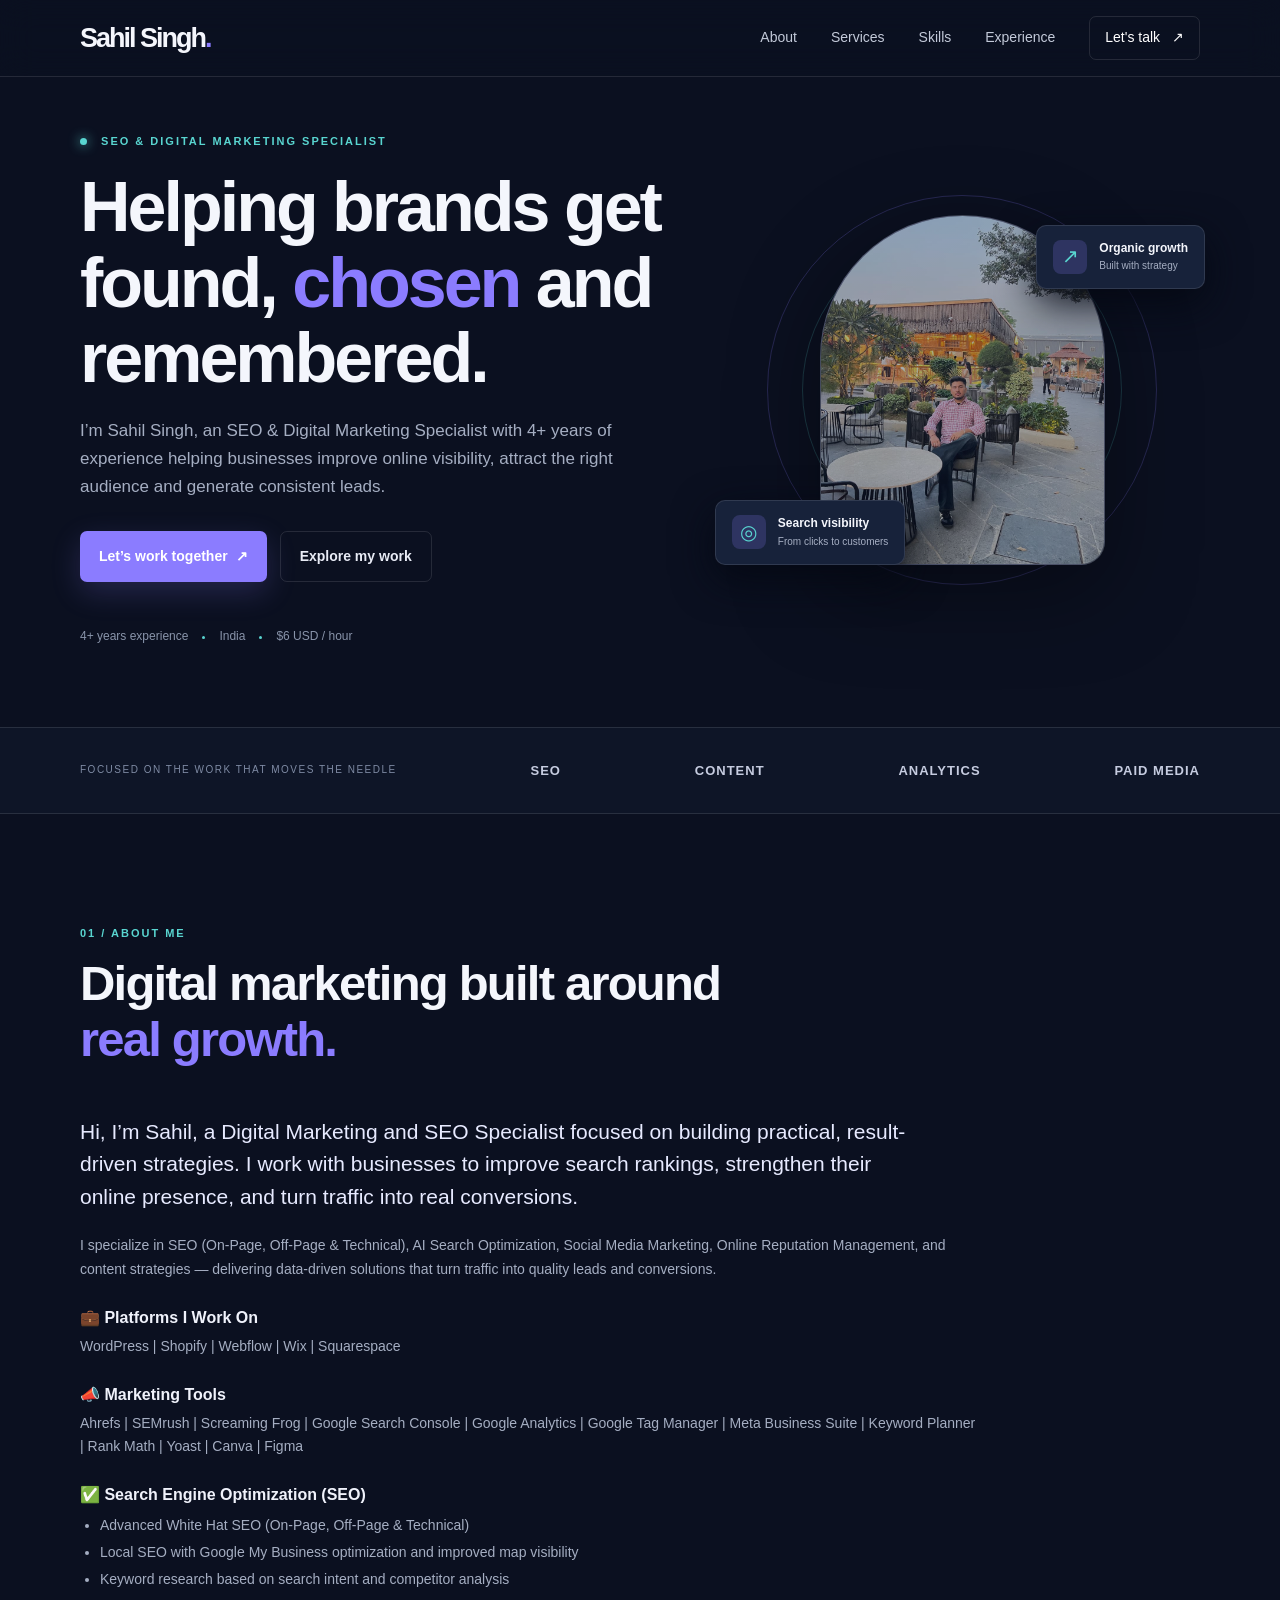
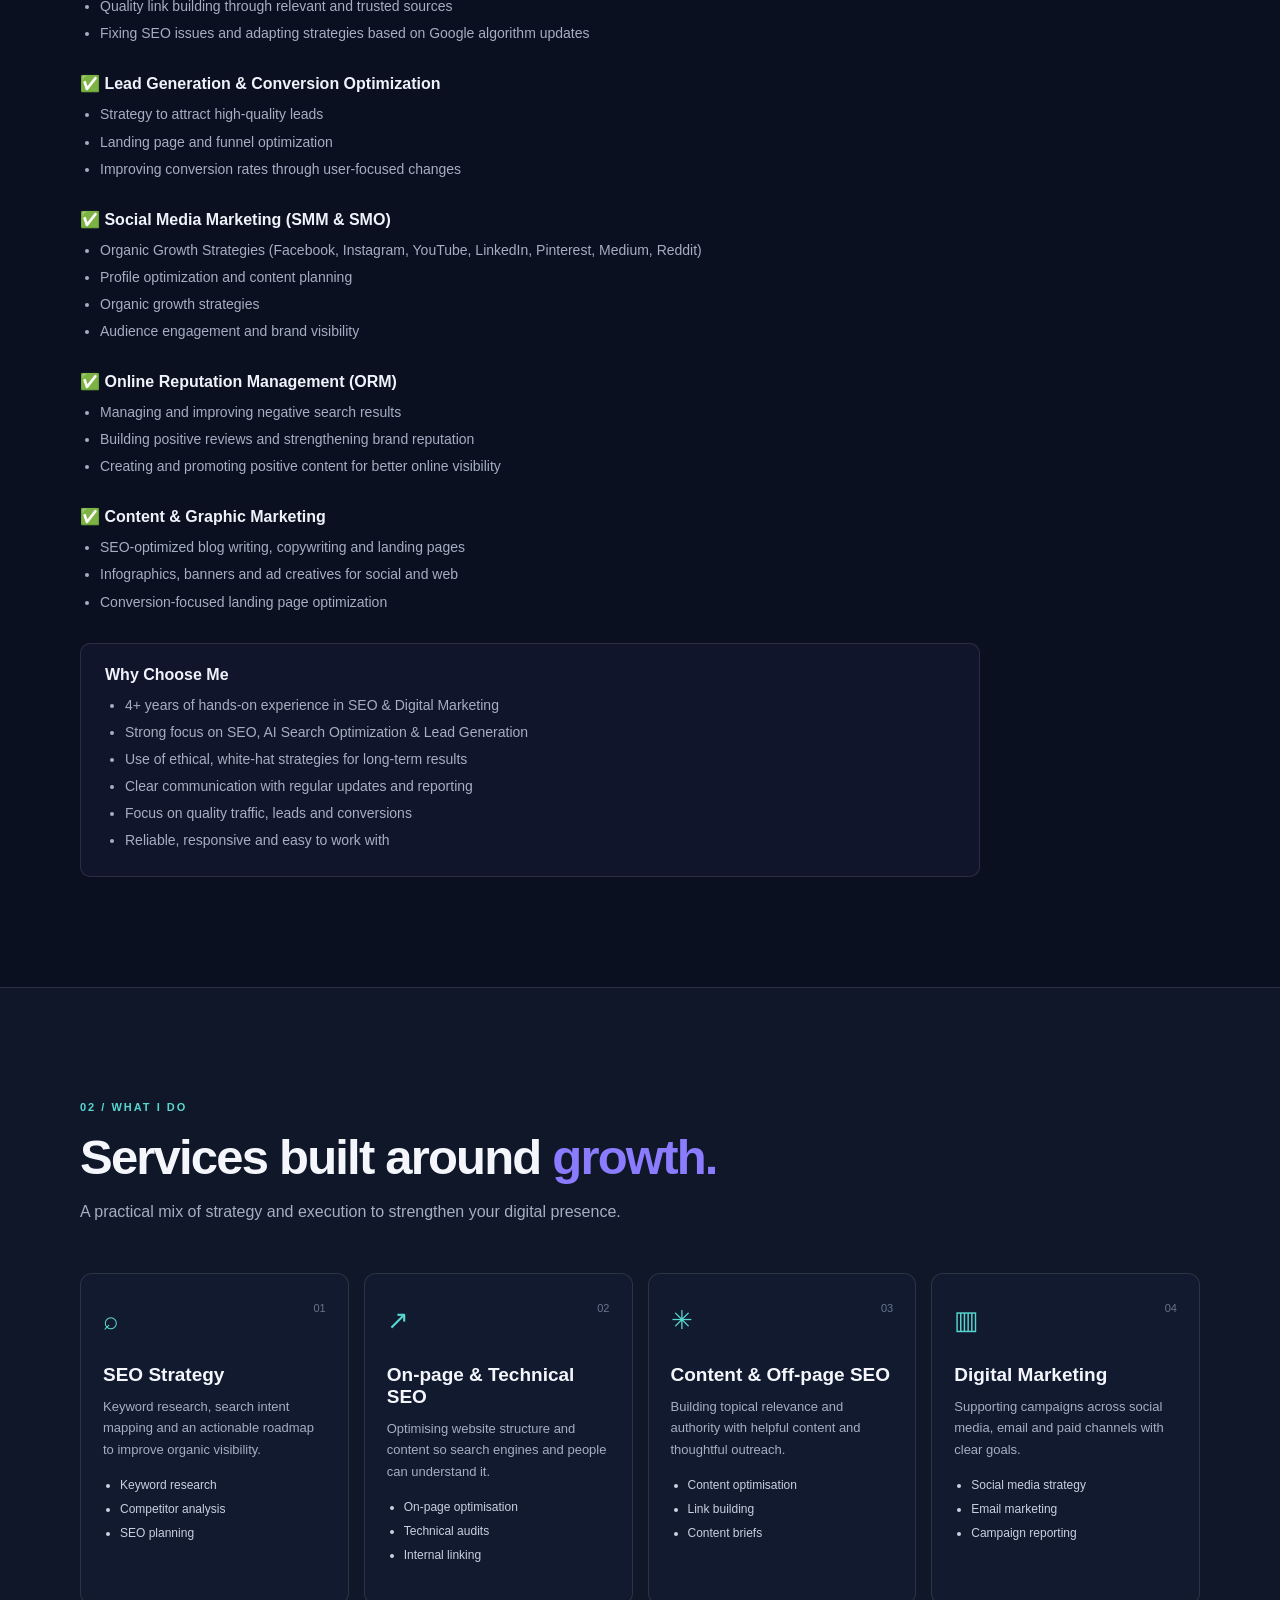
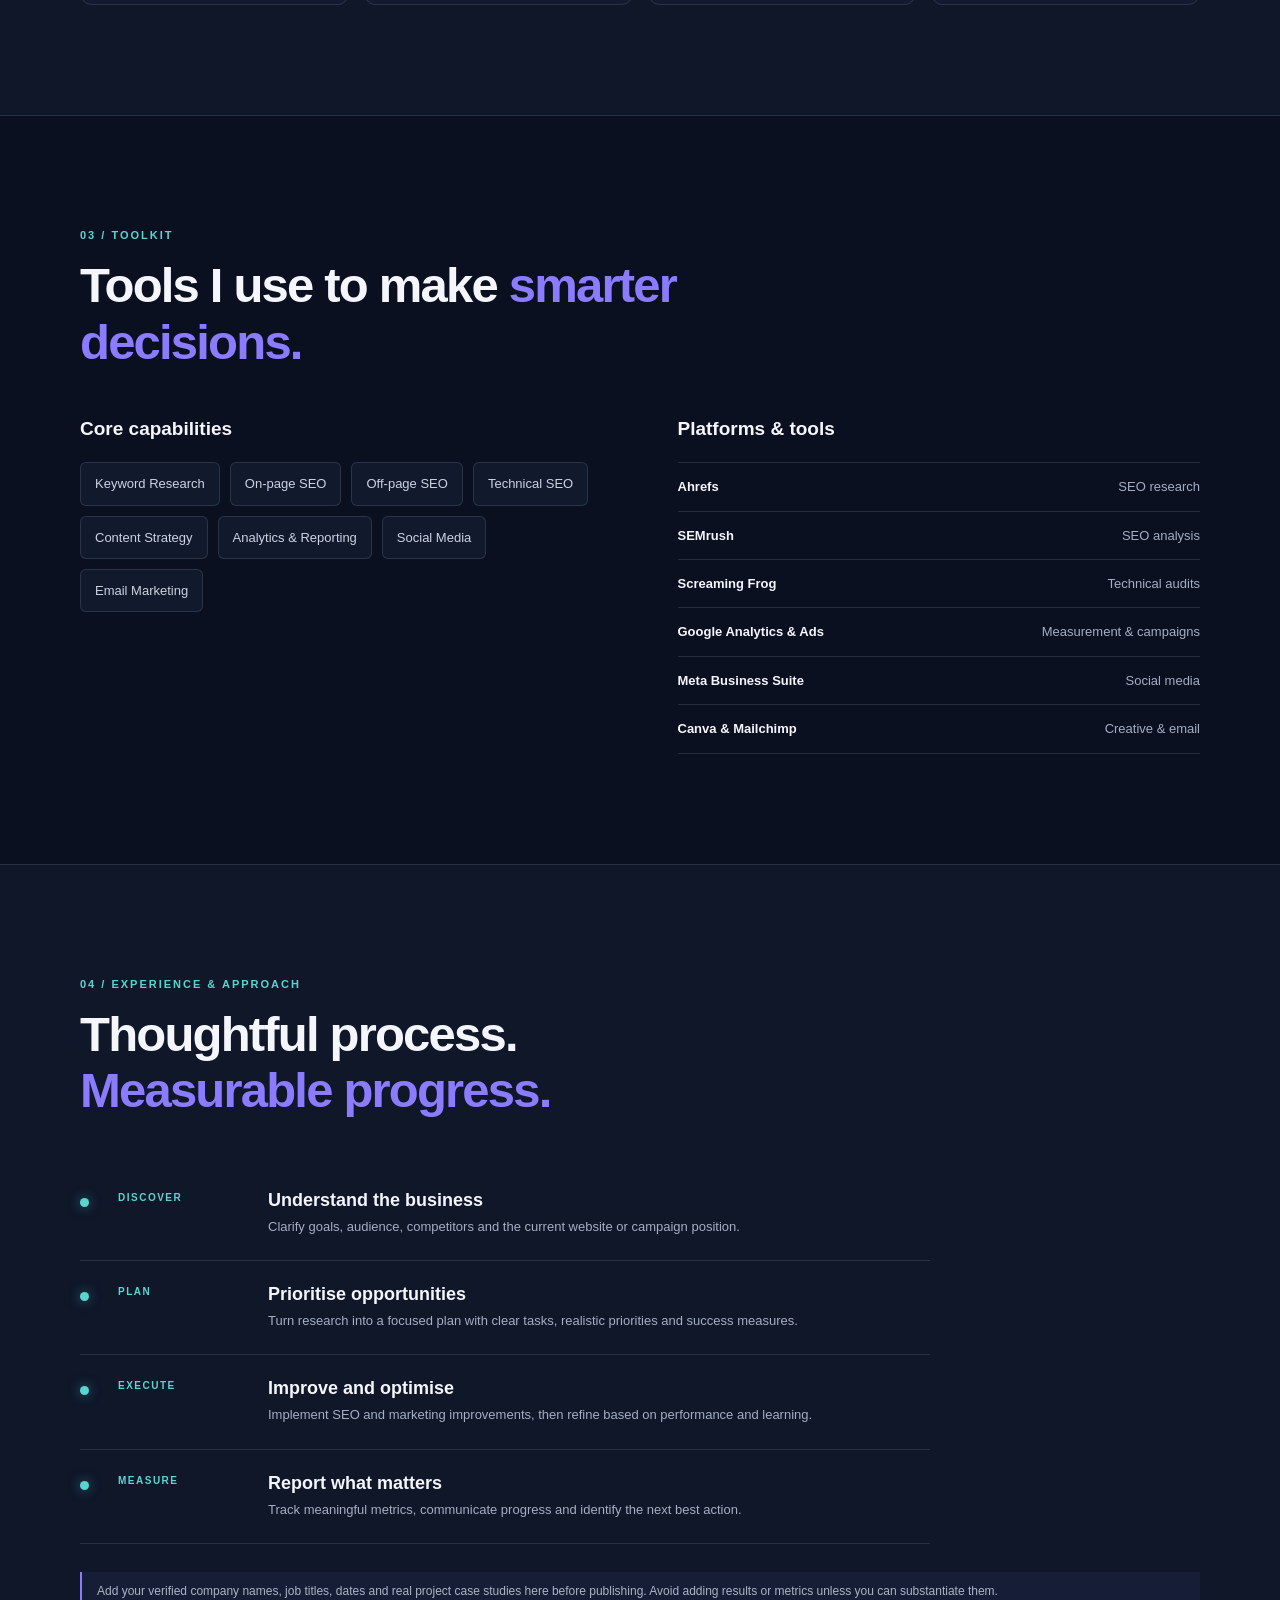
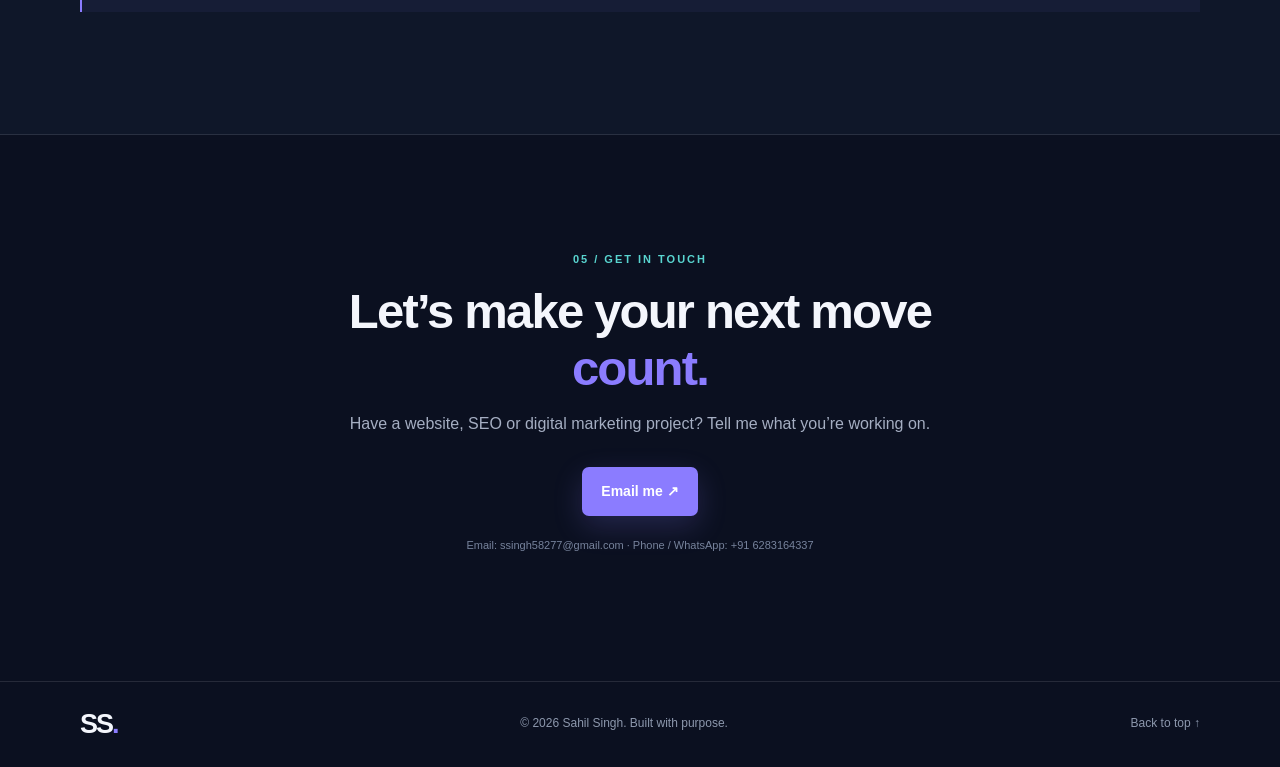
==== commit dfb5a529: "Update index.html" ====
--- a/index.html
+++ b/index.html
@@ -153,7 +153,15 @@
     <section class="contact-section container" id="contact">
       <p class="eyebrow">05 / GET IN TOUCH</p><h2>Let’s make your next move <span>count.</span></h2>
       <p>Have a website, SEO or digital marketing project? Tell me what you’re working on.</p>
-href="https://mail.google.com/mail/?view=cm&fs=1&to=ssingh58277@gmail.com" target="_blank" rel="noopener noreferrer"      <p class="contact-note">Email: ssingh58277@gmail.com · Phone / WhatsApp: +91 6283164337</p>
+
+<div class="contact-actions">
+  <a class="button button-primary"
+     href="https://mail.google.com/mail/?view=cm&amp;fs=1&amp;to=ssingh58277@gmail.com"
+     target="_blank"
+     rel="noopener noreferrer">
+    Email me ↗
+  </a>
+</div>
       <p class="contact-note">Email: ssingh58277@gmail.com · Phone / WhatsApp: +91 6283164337</p>
     </section>
   </main>
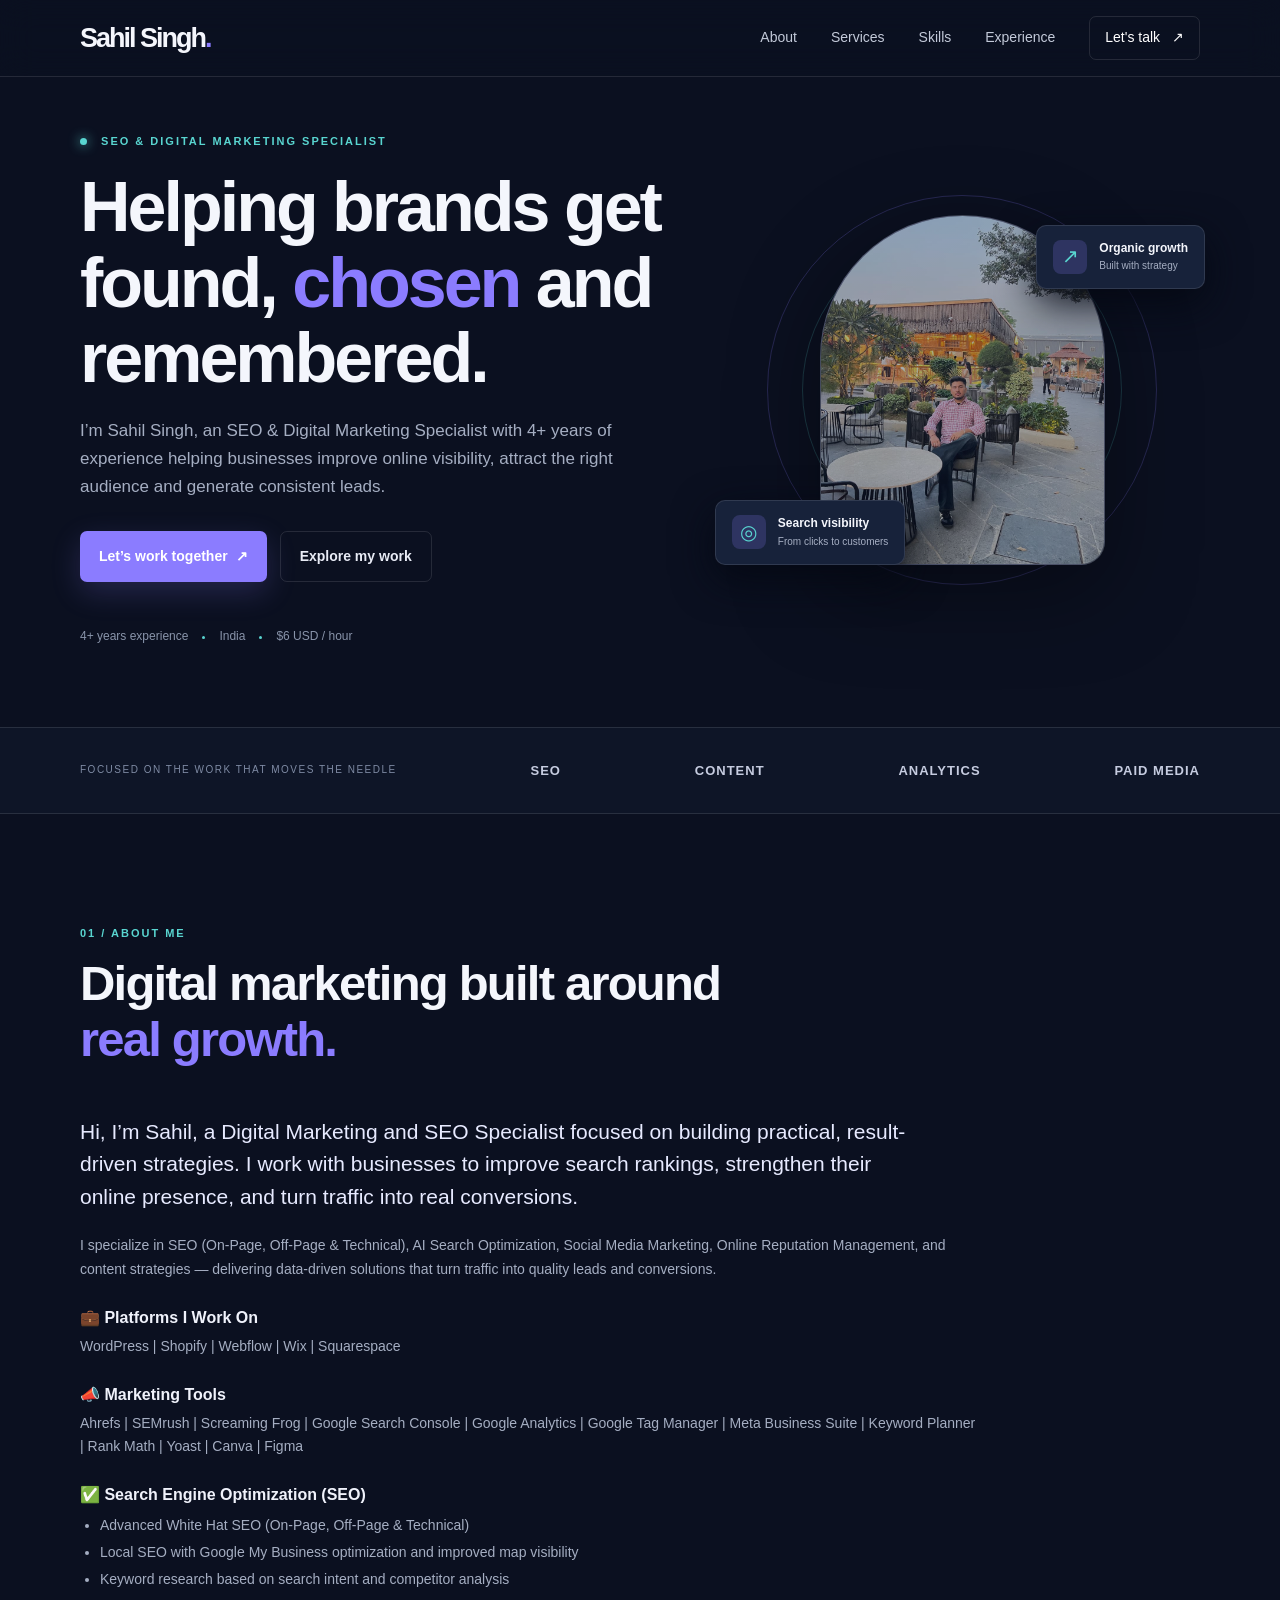
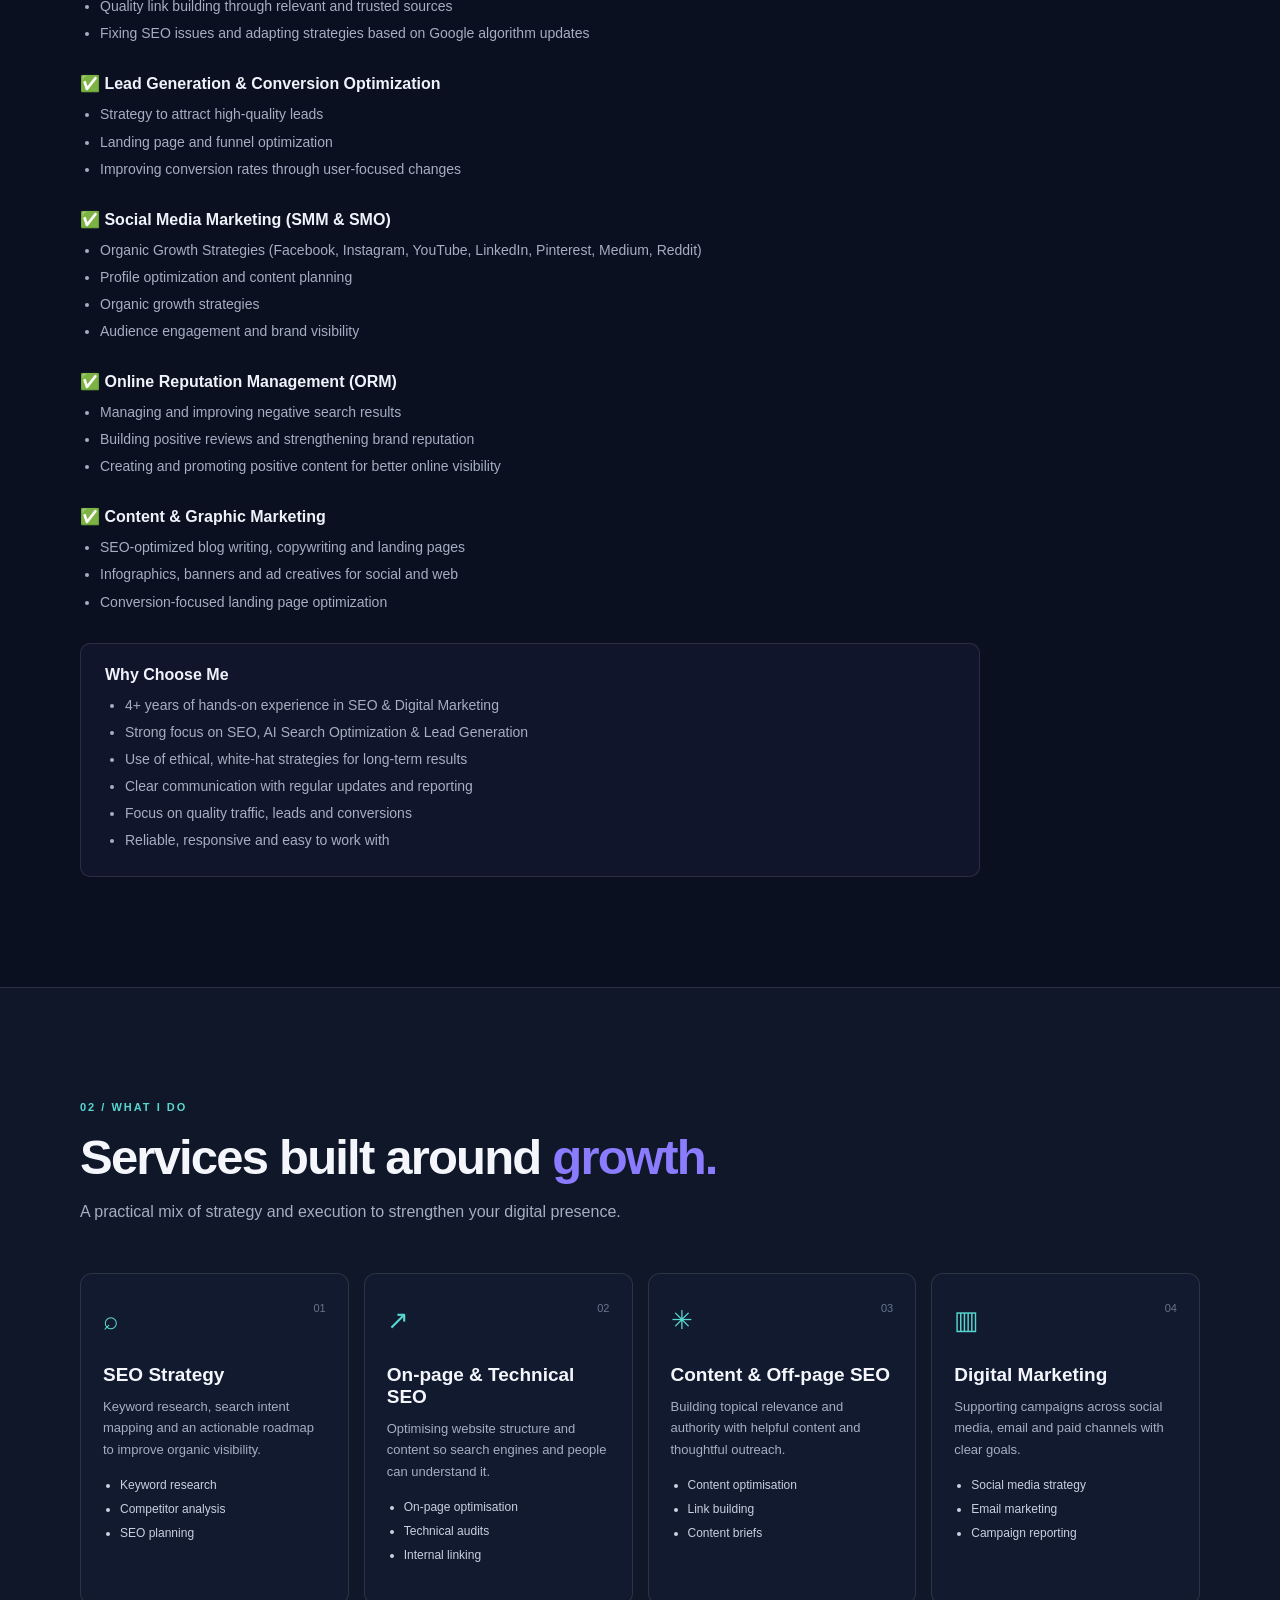
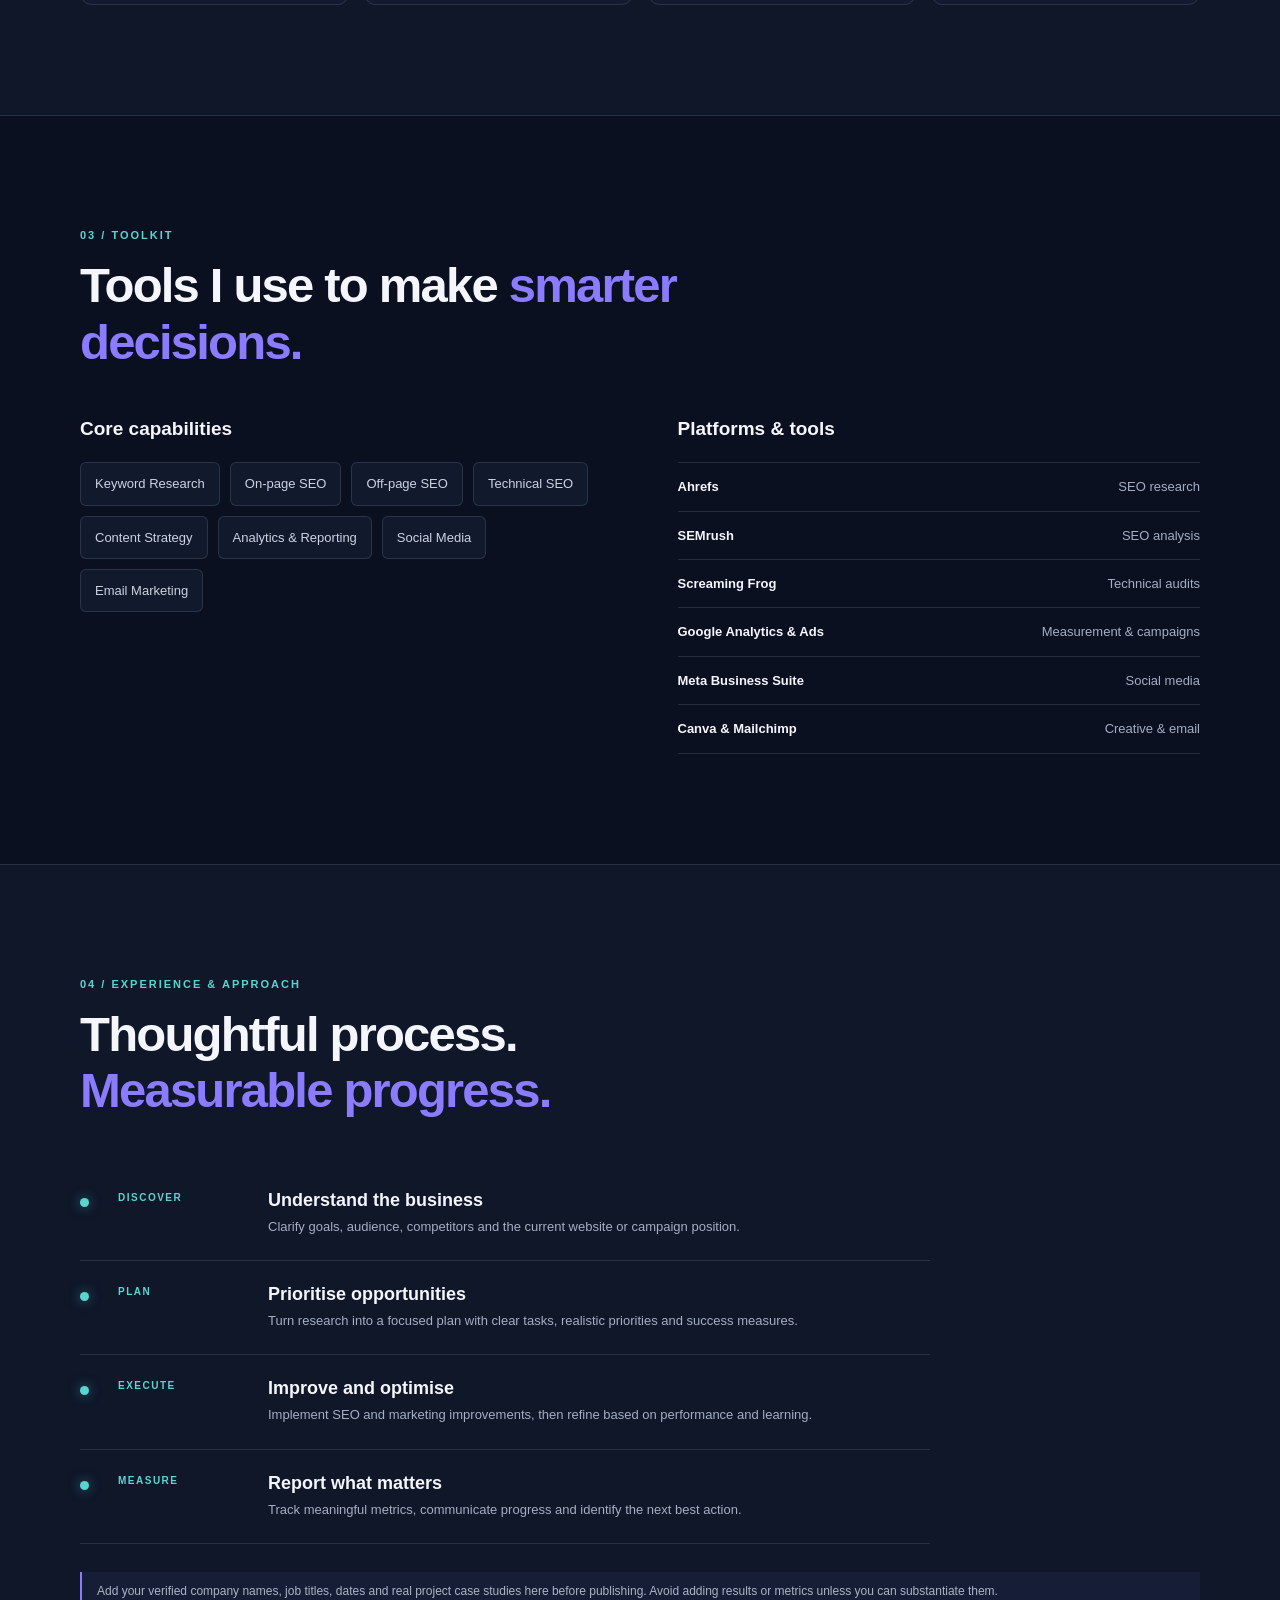
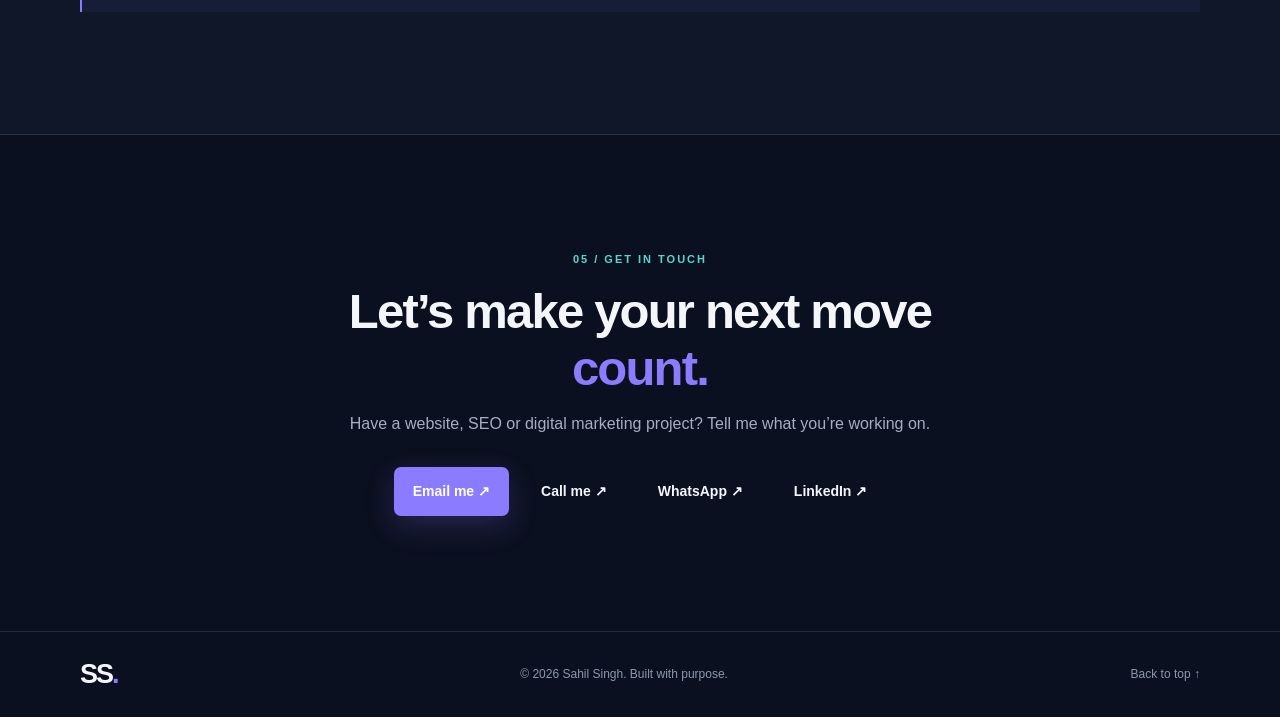
==== commit f8dae6e7: "Update index.html" ====
--- a/index.html
+++ b/index.html
@@ -154,15 +154,32 @@
       <p class="eyebrow">05 / GET IN TOUCH</p><h2>Let’s make your next move <span>count.</span></h2>
       <p>Have a website, SEO or digital marketing project? Tell me what you’re working on.</p>
 
+
 <div class="contact-actions">
   <a class="button button-primary"
      href="https://mail.google.com/mail/?view=cm&amp;fs=1&amp;to=ssingh58277@gmail.com"
-     target="_blank"
-     rel="noopener noreferrer">
+     target="_blank" rel="noopener noreferrer">
     Email me ↗
   </a>
+
+  <a class="button button-secondary"
+     href="tel:+916283164337">
+    Call me ↗
+  </a>
+
+  <a class="button button-secondary"
+     href="https://wa.me/916283164337"
+     target="_blank" rel="noopener noreferrer">
+    WhatsApp ↗
+  </a>
+
+  <a class="button button-secondary"
+     href="https://www.linkedin.com/in/YOUR-LINKEDIN-USERNAME/"
+     target="_blank" rel="noopener noreferrer">
+    LinkedIn ↗
+  </a>
 </div>
-      <p class="contact-note">Email: ssingh58277@gmail.com · Phone / WhatsApp: +91 6283164337</p>
+
     </section>
   </main>
   <footer><div class="container footer-inner"><a class="brand" href="#home">SS<span>.</span></a><p>© <span id="year"></span> Sahil Singh. Built with purpose.</p><a href="#home">Back to top ↑</a></div></footer>
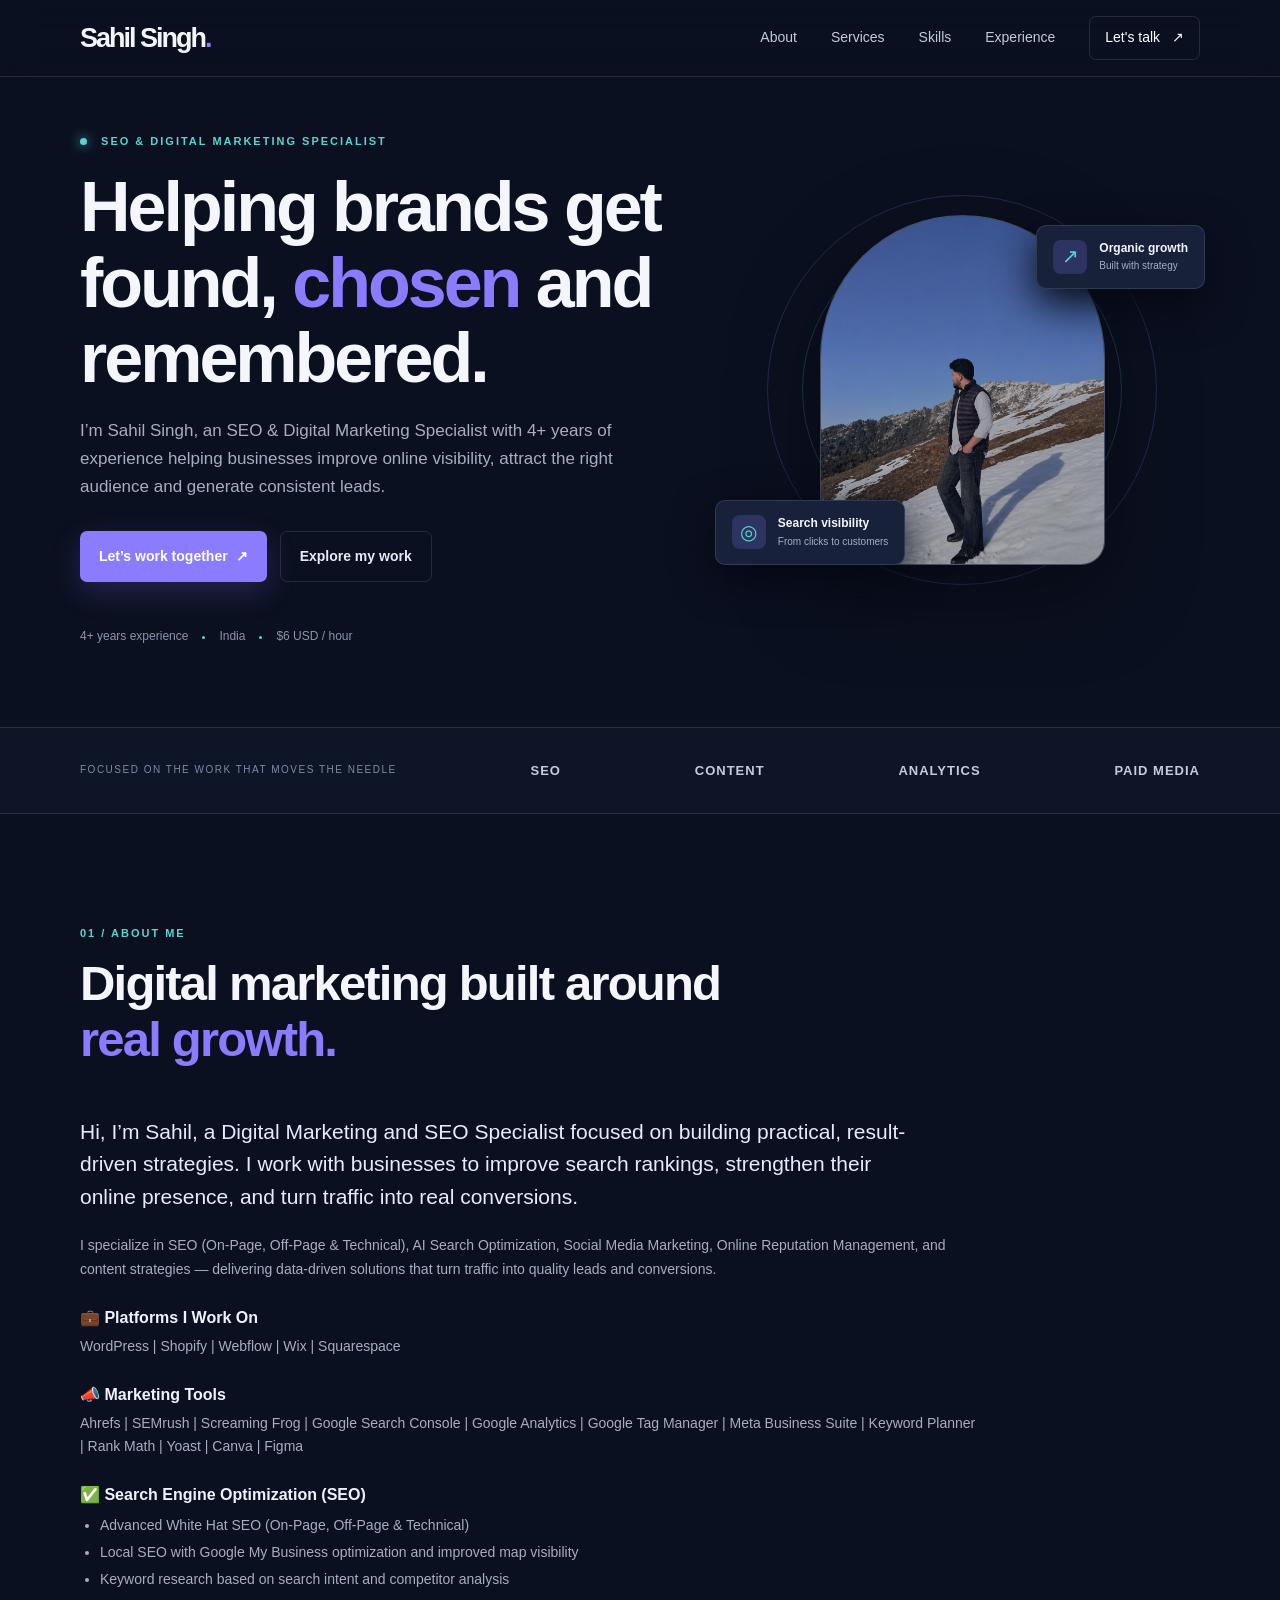
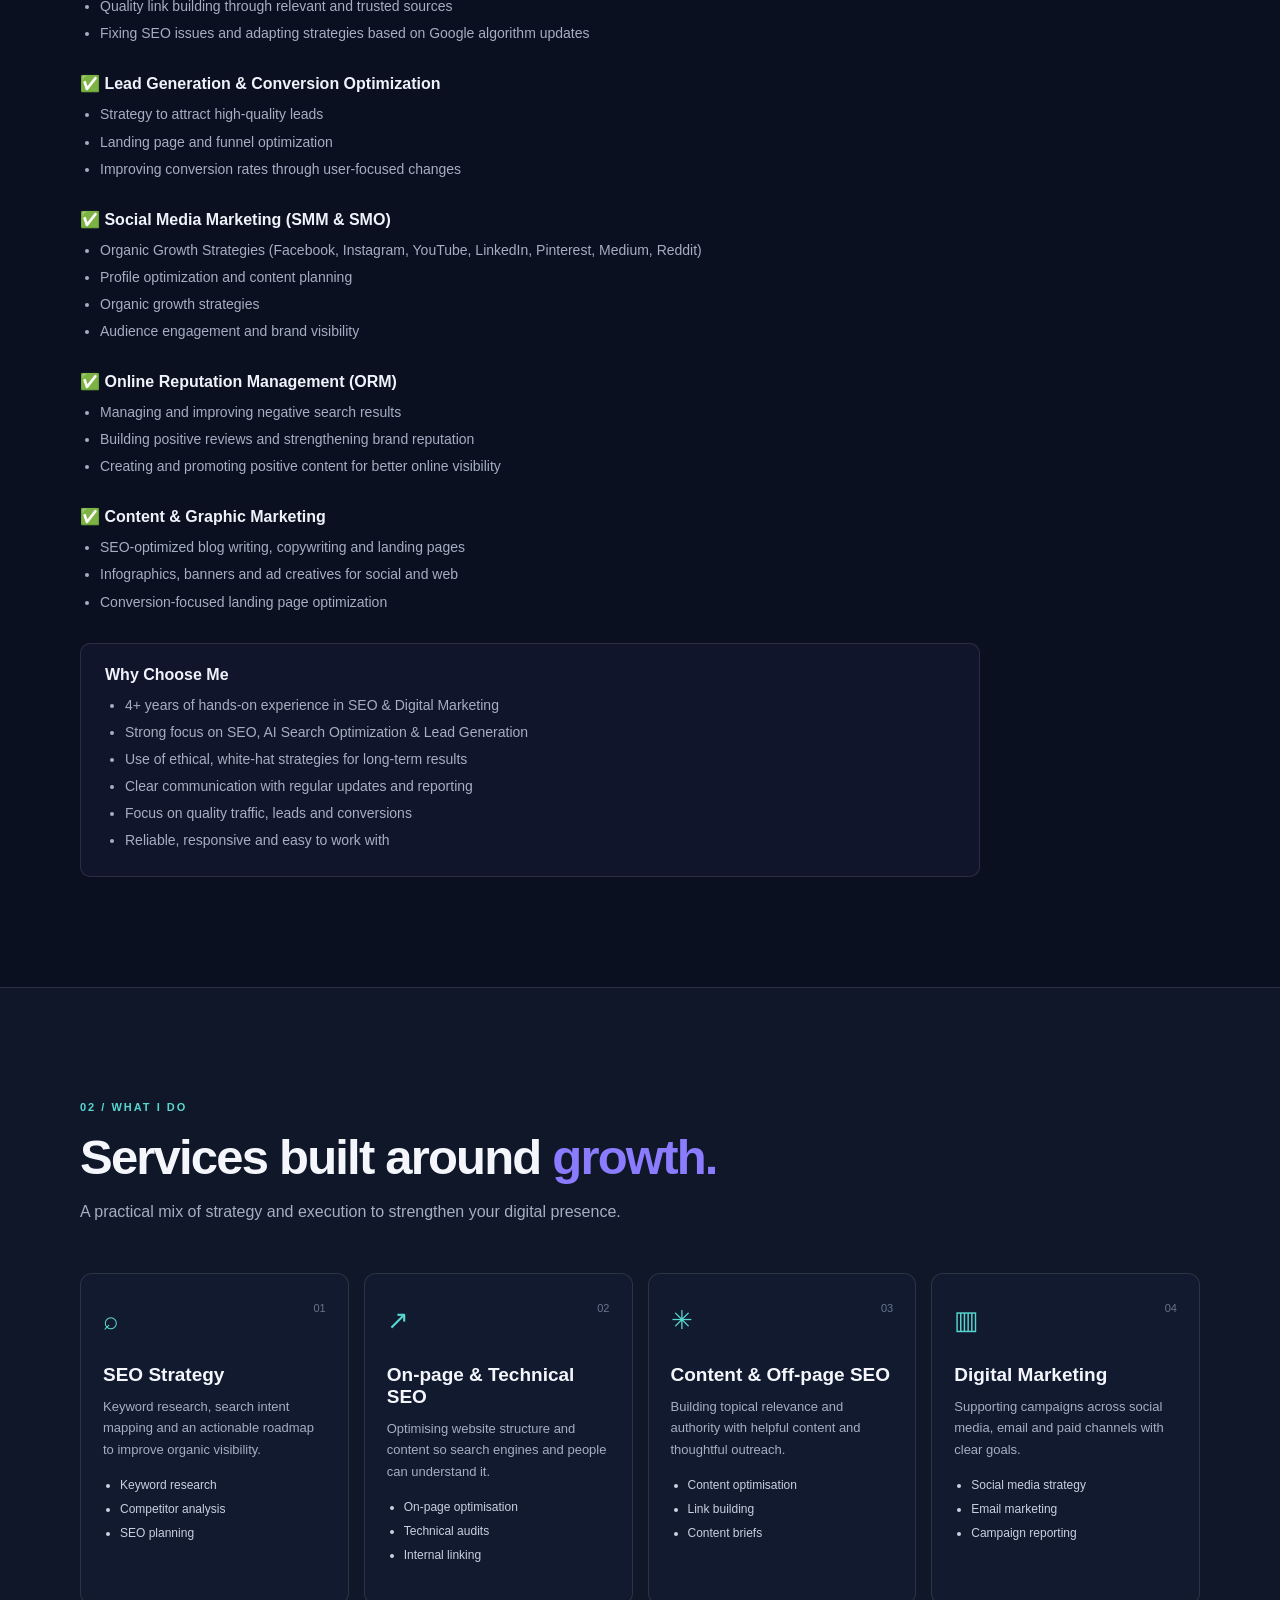
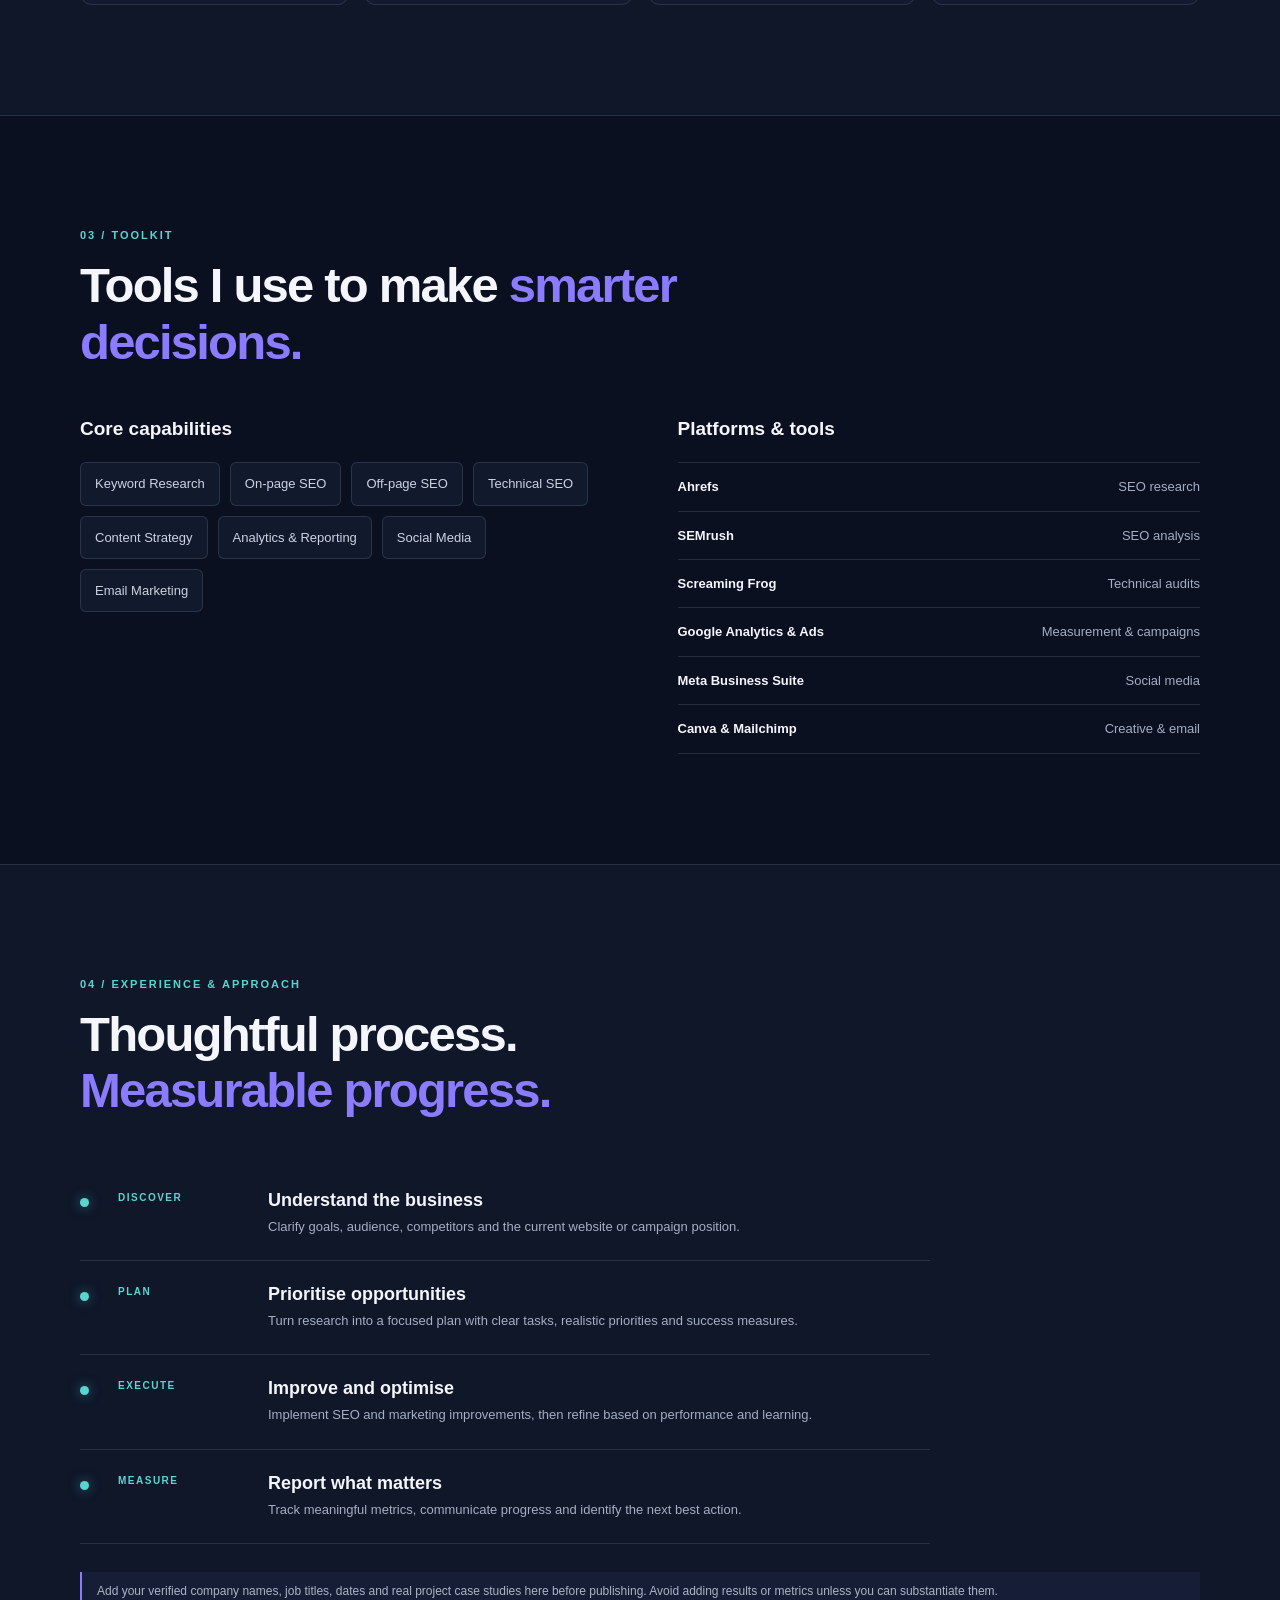
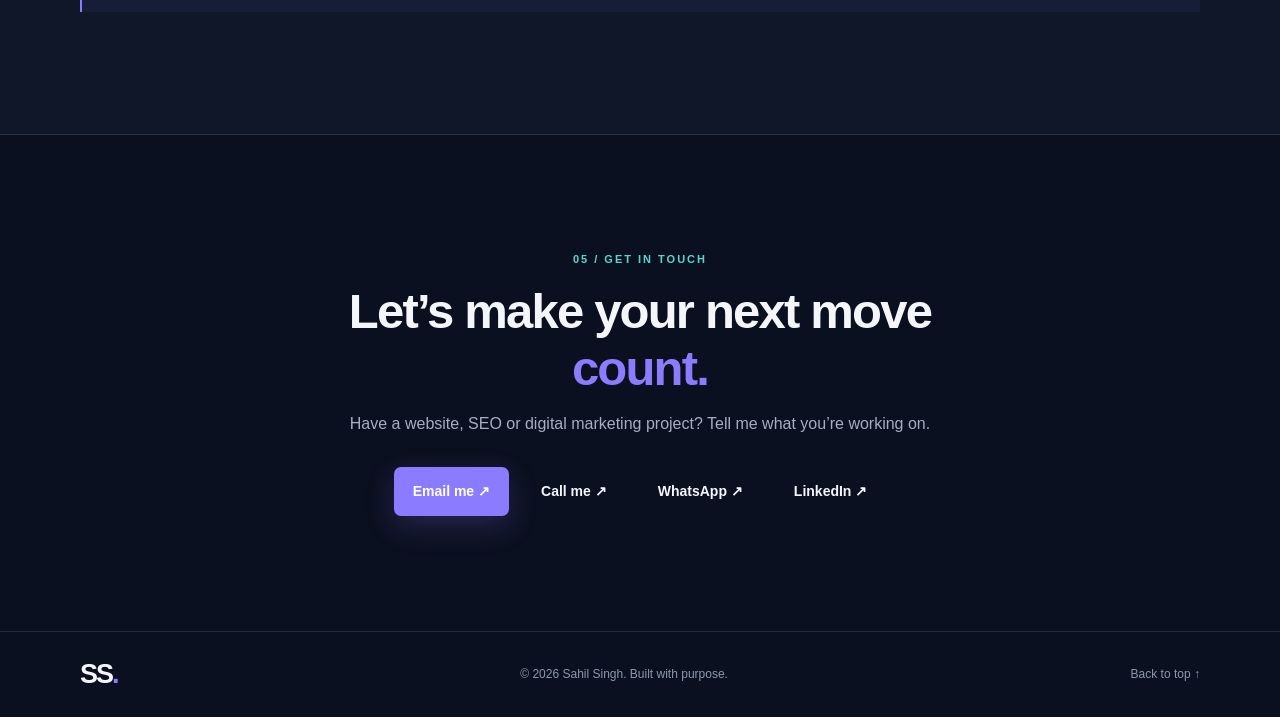
==== commit 13047121: "Update index.html" ====
--- a/index.html
+++ b/index.html
@@ -38,7 +38,7 @@
       <div class="hero-visual">
         <div class="orbit orbit-one"></div><div class="orbit orbit-two"></div>
         <div class="profile-frame">
-          <img src="assets/Sahil.jpeg" alt="Sahil Singh, SEO and Digital Marketing Specialist">
+          <img src="assets/SahilSingh.jpeg" alt="Sahil Singh, SEO and Digital Marketing Specialist">
         </div>
         <div class="float-card card-top"><span class="mini-icon">↗</span><div><strong>Organic growth</strong><small>Built with strategy</small></div></div>
         <div class="float-card card-bottom"><span class="mini-icon">◎</span><div><strong>Search visibility</strong><small>From clicks to customers</small></div></div>
